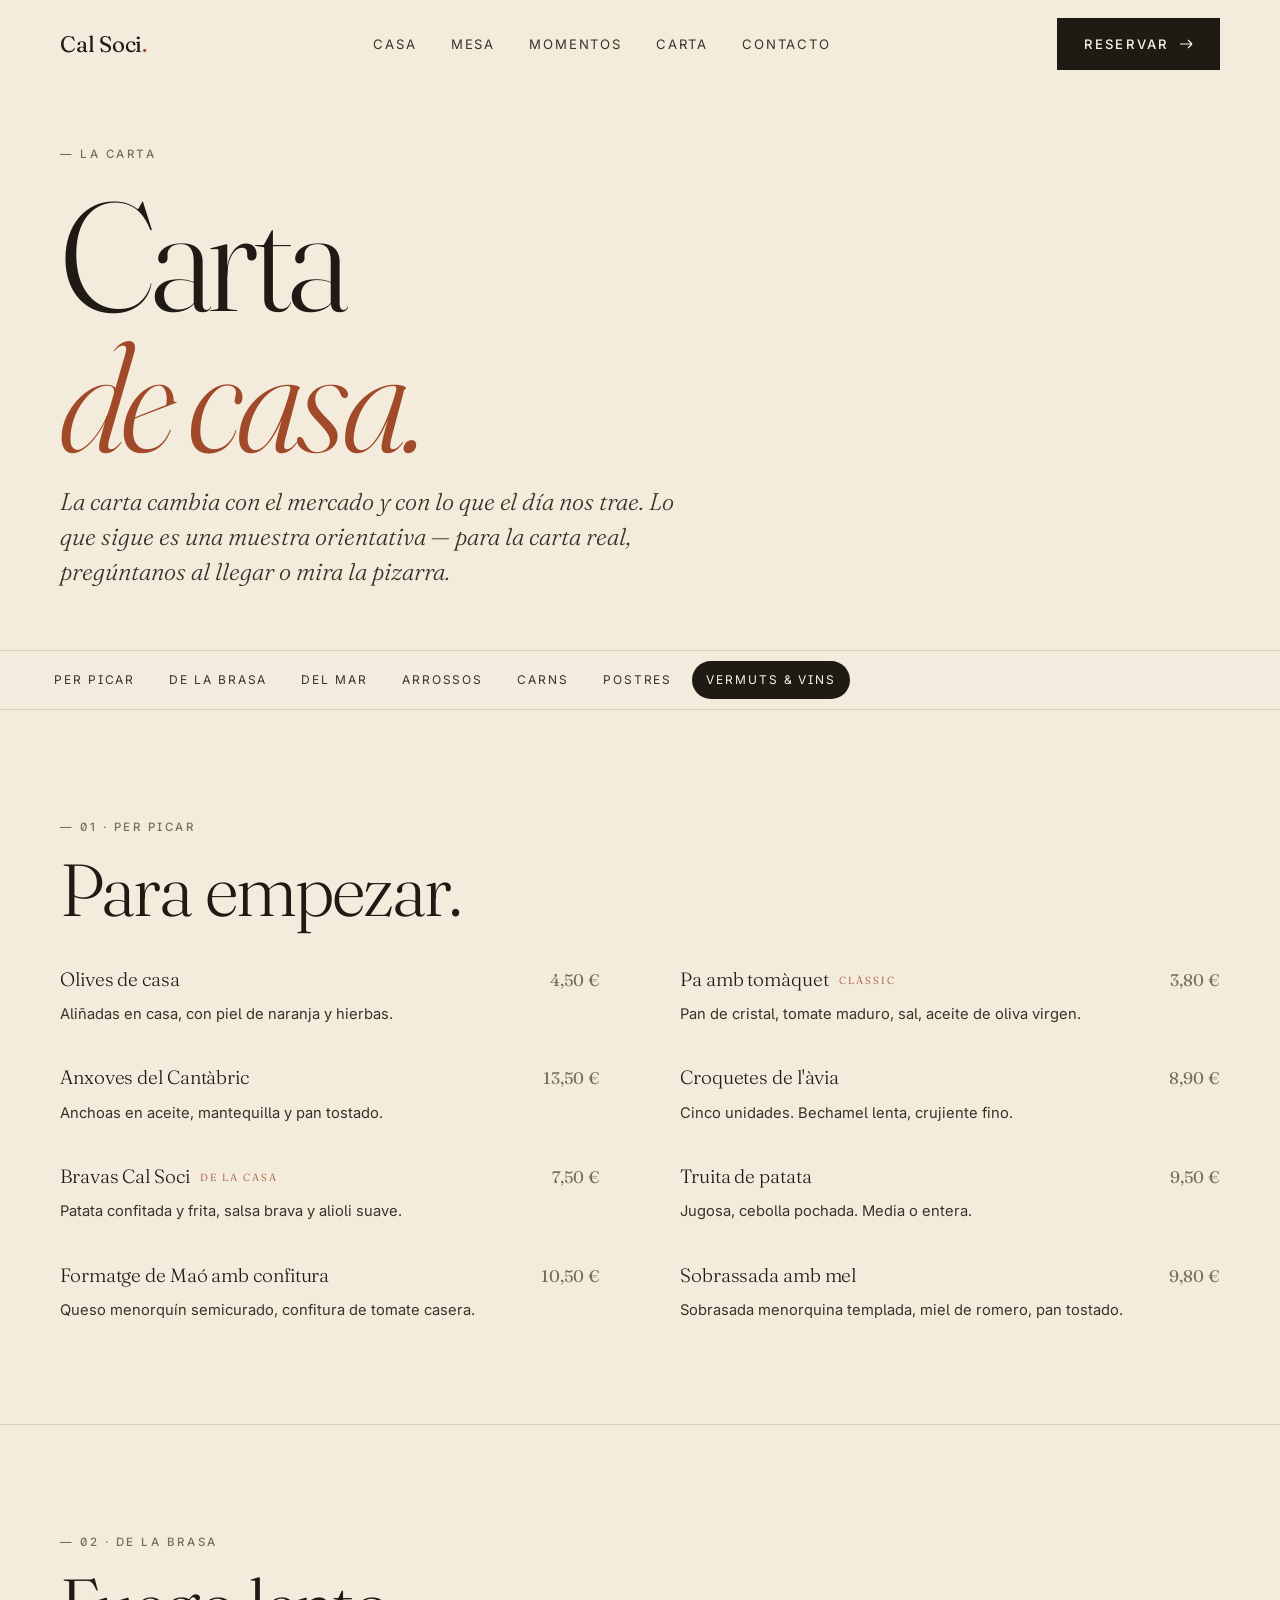
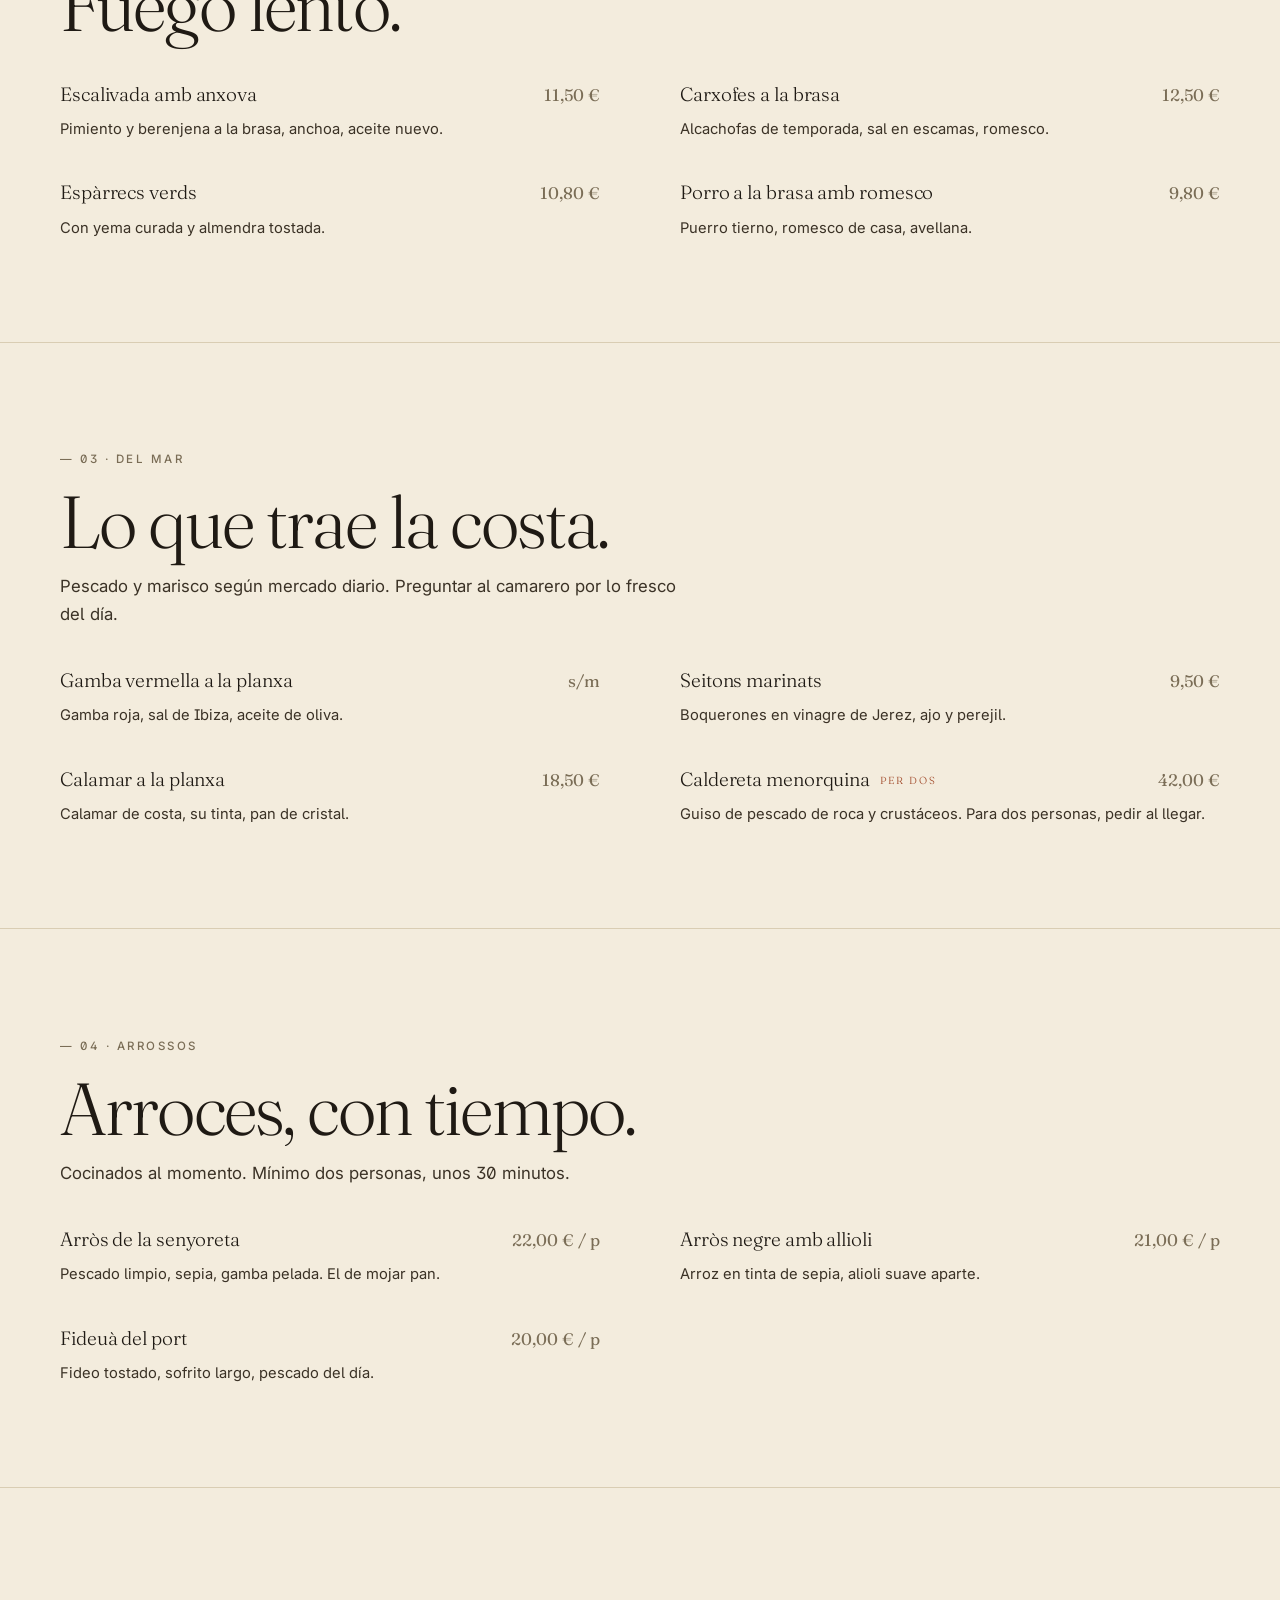
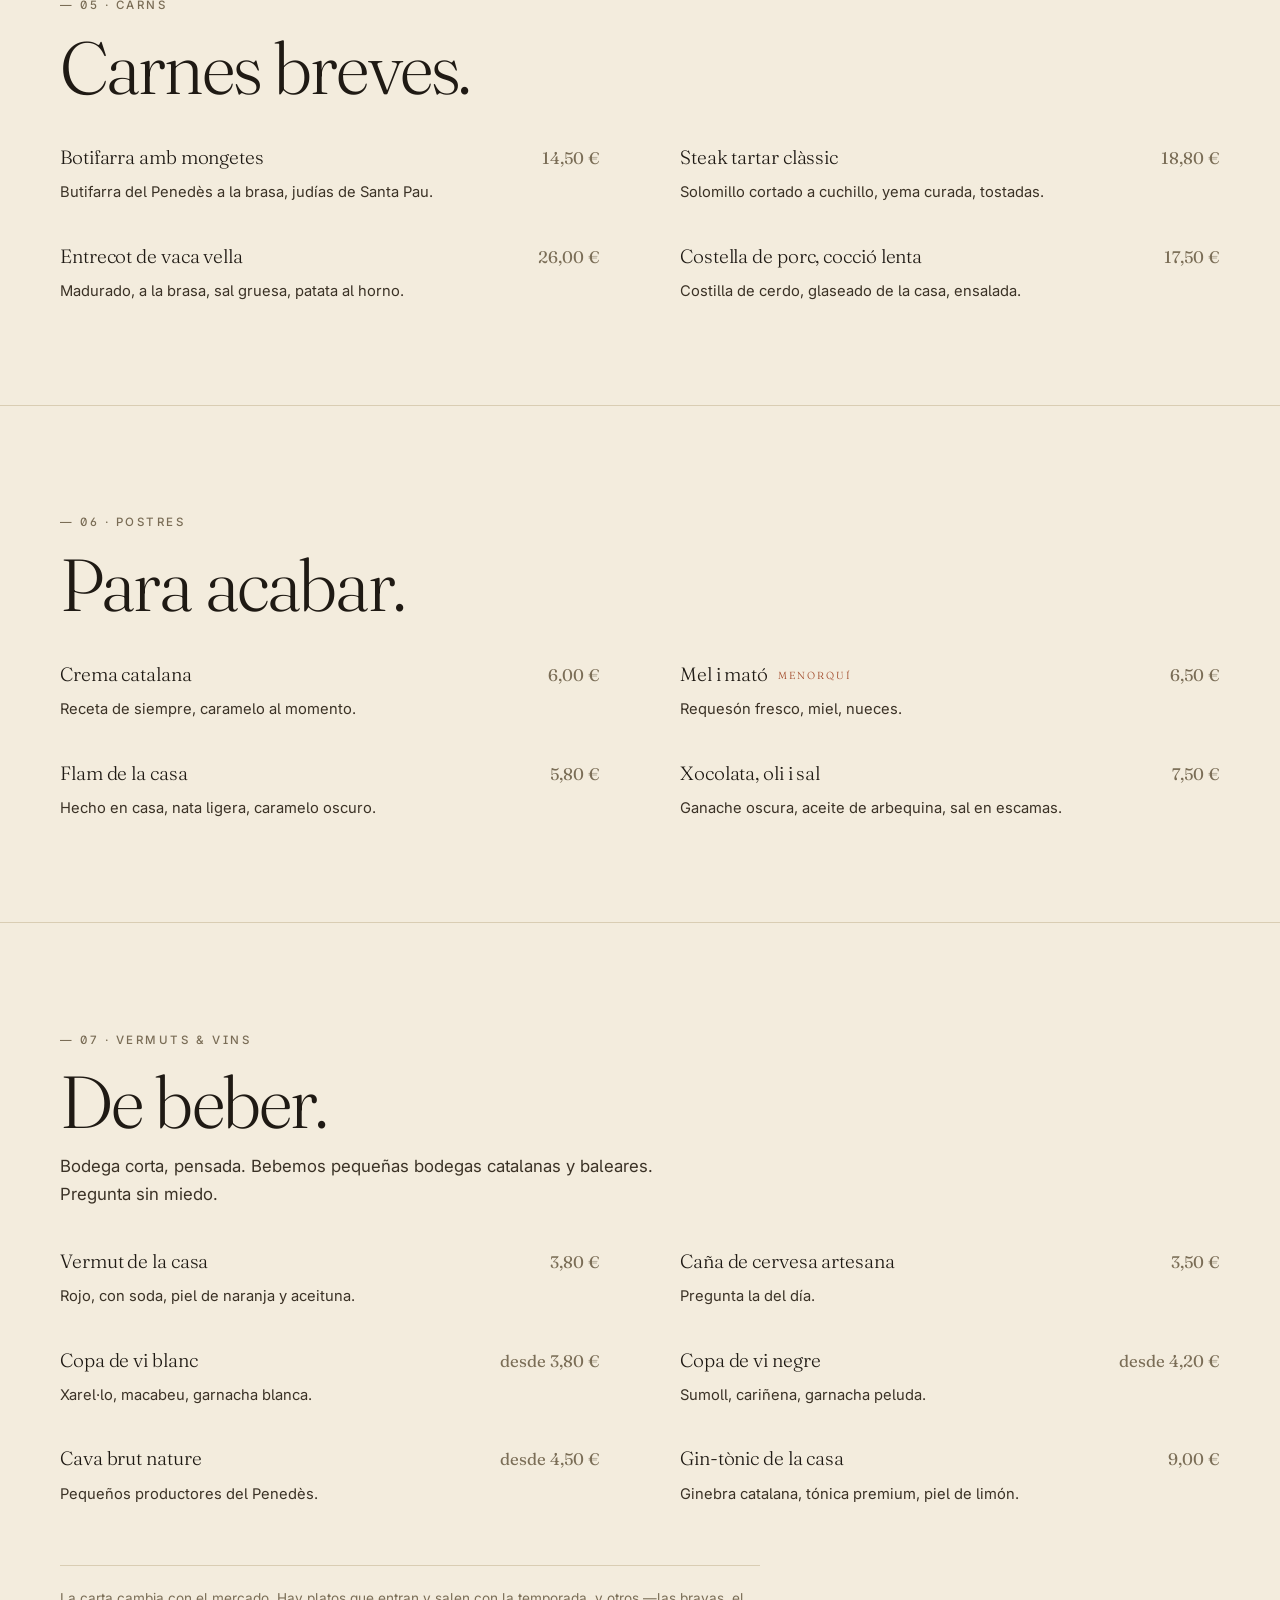
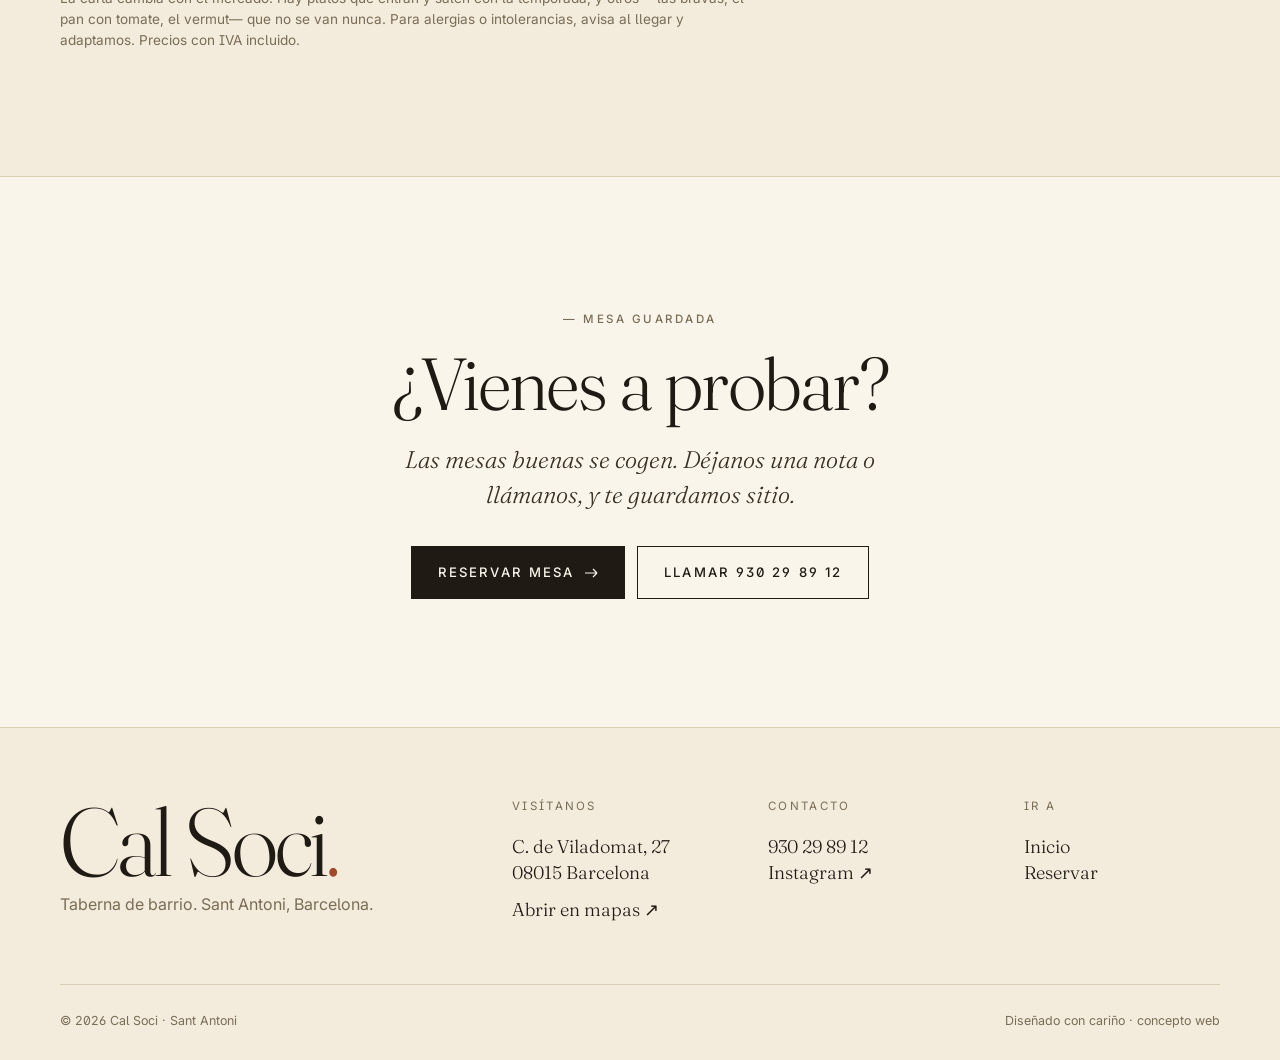
==== menu.html @ 77c38dde "Initial Cal Soci website concept Premium redesign proposal for Cal Soci (Sant Antoni, Barcelona): ed" ====
<!DOCTYPE html>
<html lang="es">
<head>
  <meta charset="utf-8" />
  <meta name="viewport" content="width=device-width, initial-scale=1, viewport-fit=cover" />
  <meta name="theme-color" content="#f3ecdd" />
  <title>Carta — Cal Soci · Sant Antoni, Barcelona</title>
  <meta name="description" content="Carta de Cal Soci: para picar, de la brasa, del mar, arroces, postres y bodega. Cocina mediterránea con raíces menorquinas en Sant Antoni." />

  <link rel="preconnect" href="https://fonts.googleapis.com" />
  <link rel="preconnect" href="https://fonts.gstatic.com" crossorigin />
  <link href="https://fonts.googleapis.com/css2?family=Fraunces:ital,opsz,wght@0,9..144,300;0,9..144,400;0,9..144,500;1,9..144,300;1,9..144,400&family=Inter:wght@400;500;600&display=swap" rel="stylesheet" />

  <link rel="stylesheet" href="assets/css/styles.css" />
  <link rel="icon" href="data:image/svg+xml;utf8,<svg xmlns='http://www.w3.org/2000/svg' viewBox='0 0 32 32'><rect width='32' height='32' fill='%23f3ecdd'/><text x='50%25' y='60%25' text-anchor='middle' font-family='Georgia,serif' font-size='20' fill='%231f1a14'>C</text><circle cx='24' cy='8' r='2' fill='%23a14a2a'/></svg>" />
</head>
<body>

  <!-- NAV -->
  <header class="nav" id="nav">
    <div class="wrap nav__inner">
      <a href="index.html" class="nav__brand">Cal Soci<span class="dot">.</span></a>
      <nav class="nav__links" aria-label="Principal">
        <a href="index.html#identitat">Casa</a>
        <a href="index.html#destacados">Mesa</a>
        <a href="index.html#experiencia">Momentos</a>
        <a href="menu.html" aria-current="page">Carta</a>
        <a href="index.html#contacto">Contacto</a>
      </nav>
      <a href="index.html#contacto" class="btn nav__cta">
        Reservar
        <svg class="arrow" width="14" height="10" viewBox="0 0 14 10" fill="none"><path d="M1 5h12m0 0L9 1m4 4L9 9" stroke="currentColor" stroke-width="1.2"/></svg>
      </a>
      <button class="nav__toggle" aria-label="Abrir menú" aria-expanded="false" aria-controls="drawer">
        <span></span>
      </button>
    </div>
  </header>

  <!-- MOBILE DRAWER -->
  <aside class="drawer" id="drawer" aria-hidden="true">
    <div class="drawer__top">
      <span class="nav__brand">Cal Soci<span class="dot">.</span></span>
      <button class="drawer__close" aria-label="Cerrar menú">✕</button>
    </div>
    <nav class="drawer__nav" aria-label="Móvil">
      <a href="index.html#identitat">Casa</a>
      <a href="index.html#destacados">Mesa</a>
      <a href="index.html#experiencia">Momentos</a>
      <a href="menu.html">Carta</a>
      <a href="index.html#contacto">Contacto</a>
    </nav>
    <div class="drawer__meta">
      <span>C. de Viladomat, 27 · Sant Antoni</span>
      <a href="tel:+34930298912">930 29 89 12</a>
      <a href="https://www.instagram.com/" target="_blank" rel="noopener">Instagram</a>
    </div>
  </aside>

  <main id="top">

    <!-- MENU HERO -->
    <section class="menu-hero">
      <div class="wrap">
        <div class="reveal">
          <span class="kicker">— La carta</span>
          <h1 class="display" style="margin-top:20px;">Carta<br/><em style="font-style:italic; color:var(--terracotta);">de casa.</em></h1>
        </div>
        <p class="lede reveal delay-1">
          La carta cambia con el mercado y con lo que el día nos trae. Lo que sigue es una muestra orientativa — para la carta real, pregúntanos al llegar o mira la pizarra.
        </p>
      </div>
    </section>

    <!-- CATEGORY TABS -->
    <nav class="menu-tabs" aria-label="Secciones">
      <div class="menu-tabs__inner">
        <a href="#picar">Per picar</a>
        <a href="#brasa">De la brasa</a>
        <a href="#mar">Del mar</a>
        <a href="#arrossos">Arrossos</a>
        <a href="#carnes">Carns</a>
        <a href="#postres">Postres</a>
        <a href="#bodega">Vermuts &amp; vins</a>
      </div>
    </nav>

    <!--
      CONTENT NOTES
      - No real menu/prices were provided. Items below represent a coherent
        Sant Antoni taberna selection with light Menorcan accents.
      - Prices are realistic for Barcelona 2024 neighborhood tabernas but
        must be validated with the owner before any live publication.
      - Replace every item with the real carta when provided.
    -->

    <!-- Per picar -->
    <section class="menu-section" id="picar">
      <div class="wrap">
        <div class="menu-section__head">
          <div class="reveal">
            <span class="kicker">— 01 · Per picar</span>
            <h2 class="h1" style="margin-top:14px;">Para empezar.</h2>
          </div>
        </div>

        <div class="menu-list">
          <article class="menu-item reveal">
            <h3 class="menu-item__name">Olives de casa</h3>
            <span class="menu-item__price">4,50 €</span>
            <p class="menu-item__desc">Aliñadas en casa, con piel de naranja y hierbas.</p>
          </article>

          <article class="menu-item reveal">
            <h3 class="menu-item__name">Pa amb tomàquet<span class="menu-item__tag">clàssic</span></h3>
            <span class="menu-item__price">3,80 €</span>
            <p class="menu-item__desc">Pan de cristal, tomate maduro, sal, aceite de oliva virgen.</p>
          </article>

          <article class="menu-item reveal">
            <h3 class="menu-item__name">Anxoves del Cantàbric</h3>
            <span class="menu-item__price">13,50 €</span>
            <p class="menu-item__desc">Anchoas en aceite, mantequilla y pan tostado.</p>
          </article>

          <article class="menu-item reveal">
            <h3 class="menu-item__name">Croquetes de l'àvia</h3>
            <span class="menu-item__price">8,90 €</span>
            <p class="menu-item__desc">Cinco unidades. Bechamel lenta, crujiente fino.</p>
          </article>

          <article class="menu-item reveal">
            <h3 class="menu-item__name">Bravas Cal Soci<span class="menu-item__tag">de la casa</span></h3>
            <span class="menu-item__price">7,50 €</span>
            <p class="menu-item__desc">Patata confitada y frita, salsa brava y alioli suave.</p>
          </article>

          <article class="menu-item reveal">
            <h3 class="menu-item__name">Truita de patata</h3>
            <span class="menu-item__price">9,50 €</span>
            <p class="menu-item__desc">Jugosa, cebolla pochada. Media o entera.</p>
          </article>

          <article class="menu-item reveal">
            <h3 class="menu-item__name">Formatge de Maó amb confitura</h3>
            <span class="menu-item__price">10,50 €</span>
            <p class="menu-item__desc">Queso menorquín semicurado, confitura de tomate casera.</p>
          </article>

          <article class="menu-item reveal">
            <h3 class="menu-item__name">Sobrassada amb mel</h3>
            <span class="menu-item__price">9,80 €</span>
            <p class="menu-item__desc">Sobrasada menorquina templada, miel de romero, pan tostado.</p>
          </article>
        </div>
      </div>
    </section>

    <!-- De la brasa -->
    <section class="menu-section" id="brasa">
      <div class="wrap">
        <div class="menu-section__head">
          <div class="reveal">
            <span class="kicker">— 02 · De la brasa</span>
            <h2 class="h1" style="margin-top:14px;">Fuego lento.</h2>
          </div>
        </div>

        <div class="menu-list">
          <article class="menu-item reveal">
            <h3 class="menu-item__name">Escalivada amb anxova</h3>
            <span class="menu-item__price">11,50 €</span>
            <p class="menu-item__desc">Pimiento y berenjena a la brasa, anchoa, aceite nuevo.</p>
          </article>

          <article class="menu-item reveal">
            <h3 class="menu-item__name">Carxofes a la brasa</h3>
            <span class="menu-item__price">12,50 €</span>
            <p class="menu-item__desc">Alcachofas de temporada, sal en escamas, romesco.</p>
          </article>

          <article class="menu-item reveal">
            <h3 class="menu-item__name">Espàrrecs verds</h3>
            <span class="menu-item__price">10,80 €</span>
            <p class="menu-item__desc">Con yema curada y almendra tostada.</p>
          </article>

          <article class="menu-item reveal">
            <h3 class="menu-item__name">Porro a la brasa amb romesco</h3>
            <span class="menu-item__price">9,80 €</span>
            <p class="menu-item__desc">Puerro tierno, romesco de casa, avellana.</p>
          </article>
        </div>
      </div>
    </section>

    <!-- Del mar -->
    <section class="menu-section" id="mar">
      <div class="wrap">
        <div class="menu-section__head">
          <div class="reveal">
            <span class="kicker">— 03 · Del mar</span>
            <h2 class="h1" style="margin-top:14px;">Lo que trae la costa.</h2>
          </div>
          <p class="body-lg reveal delay-1" style="max-width:620px;">
            Pescado y marisco según mercado diario. Preguntar al camarero por lo fresco del día.
          </p>
        </div>

        <div class="menu-list">
          <article class="menu-item reveal">
            <h3 class="menu-item__name">Gamba vermella a la planxa</h3>
            <span class="menu-item__price">s/m</span>
            <p class="menu-item__desc">Gamba roja, sal de Ibiza, aceite de oliva.</p>
          </article>

          <article class="menu-item reveal">
            <h3 class="menu-item__name">Seitons marinats</h3>
            <span class="menu-item__price">9,50 €</span>
            <p class="menu-item__desc">Boquerones en vinagre de Jerez, ajo y perejil.</p>
          </article>

          <article class="menu-item reveal">
            <h3 class="menu-item__name">Calamar a la planxa</h3>
            <span class="menu-item__price">18,50 €</span>
            <p class="menu-item__desc">Calamar de costa, su tinta, pan de cristal.</p>
          </article>

          <article class="menu-item reveal">
            <h3 class="menu-item__name">Caldereta menorquina<span class="menu-item__tag">per dos</span></h3>
            <span class="menu-item__price">42,00 €</span>
            <p class="menu-item__desc">Guiso de pescado de roca y crustáceos. Para dos personas, pedir al llegar.</p>
          </article>
        </div>
      </div>
    </section>

    <!-- Arrossos -->
    <section class="menu-section" id="arrossos">
      <div class="wrap">
        <div class="menu-section__head">
          <div class="reveal">
            <span class="kicker">— 04 · Arrossos</span>
            <h2 class="h1" style="margin-top:14px;">Arroces, con tiempo.</h2>
          </div>
          <p class="body-lg reveal delay-1" style="max-width:620px;">
            Cocinados al momento. Mínimo dos personas, unos 30 minutos.
          </p>
        </div>

        <div class="menu-list">
          <article class="menu-item reveal">
            <h3 class="menu-item__name">Arròs de la senyoreta</h3>
            <span class="menu-item__price">22,00 € / p</span>
            <p class="menu-item__desc">Pescado limpio, sepia, gamba pelada. El de mojar pan.</p>
          </article>

          <article class="menu-item reveal">
            <h3 class="menu-item__name">Arròs negre amb allioli</h3>
            <span class="menu-item__price">21,00 € / p</span>
            <p class="menu-item__desc">Arroz en tinta de sepia, alioli suave aparte.</p>
          </article>

          <article class="menu-item reveal">
            <h3 class="menu-item__name">Fideuà del port</h3>
            <span class="menu-item__price">20,00 € / p</span>
            <p class="menu-item__desc">Fideo tostado, sofrito largo, pescado del día.</p>
          </article>
        </div>
      </div>
    </section>

    <!-- Carns -->
    <section class="menu-section" id="carnes">
      <div class="wrap">
        <div class="menu-section__head">
          <div class="reveal">
            <span class="kicker">— 05 · Carns</span>
            <h2 class="h1" style="margin-top:14px;">Carnes breves.</h2>
          </div>
        </div>

        <div class="menu-list">
          <article class="menu-item reveal">
            <h3 class="menu-item__name">Botifarra amb mongetes</h3>
            <span class="menu-item__price">14,50 €</span>
            <p class="menu-item__desc">Butifarra del Penedès a la brasa, judías de Santa Pau.</p>
          </article>

          <article class="menu-item reveal">
            <h3 class="menu-item__name">Steak tartar clàssic</h3>
            <span class="menu-item__price">18,80 €</span>
            <p class="menu-item__desc">Solomillo cortado a cuchillo, yema curada, tostadas.</p>
          </article>

          <article class="menu-item reveal">
            <h3 class="menu-item__name">Entrecot de vaca vella</h3>
            <span class="menu-item__price">26,00 €</span>
            <p class="menu-item__desc">Madurado, a la brasa, sal gruesa, patata al horno.</p>
          </article>

          <article class="menu-item reveal">
            <h3 class="menu-item__name">Costella de porc, cocció lenta</h3>
            <span class="menu-item__price">17,50 €</span>
            <p class="menu-item__desc">Costilla de cerdo, glaseado de la casa, ensalada.</p>
          </article>
        </div>
      </div>
    </section>

    <!-- Postres -->
    <section class="menu-section" id="postres">
      <div class="wrap">
        <div class="menu-section__head">
          <div class="reveal">
            <span class="kicker">— 06 · Postres</span>
            <h2 class="h1" style="margin-top:14px;">Para acabar.</h2>
          </div>
        </div>

        <div class="menu-list">
          <article class="menu-item reveal">
            <h3 class="menu-item__name">Crema catalana</h3>
            <span class="menu-item__price">6,00 €</span>
            <p class="menu-item__desc">Receta de siempre, caramelo al momento.</p>
          </article>

          <article class="menu-item reveal">
            <h3 class="menu-item__name">Mel i mató<span class="menu-item__tag">menorquí</span></h3>
            <span class="menu-item__price">6,50 €</span>
            <p class="menu-item__desc">Requesón fresco, miel, nueces.</p>
          </article>

          <article class="menu-item reveal">
            <h3 class="menu-item__name">Flam de la casa</h3>
            <span class="menu-item__price">5,80 €</span>
            <p class="menu-item__desc">Hecho en casa, nata ligera, caramelo oscuro.</p>
          </article>

          <article class="menu-item reveal">
            <h3 class="menu-item__name">Xocolata, oli i sal</h3>
            <span class="menu-item__price">7,50 €</span>
            <p class="menu-item__desc">Ganache oscura, aceite de arbequina, sal en escamas.</p>
          </article>
        </div>
      </div>
    </section>

    <!-- Bodega -->
    <section class="menu-section" id="bodega">
      <div class="wrap">
        <div class="menu-section__head">
          <div class="reveal">
            <span class="kicker">— 07 · Vermuts &amp; vins</span>
            <h2 class="h1" style="margin-top:14px;">De beber.</h2>
          </div>
          <p class="body-lg reveal delay-1" style="max-width:620px;">
            Bodega corta, pensada. Bebemos pequeñas bodegas catalanas y baleares. Pregunta sin miedo.
          </p>
        </div>

        <div class="menu-list">
          <article class="menu-item reveal">
            <h3 class="menu-item__name">Vermut de la casa</h3>
            <span class="menu-item__price">3,80 €</span>
            <p class="menu-item__desc">Rojo, con soda, piel de naranja y aceituna.</p>
          </article>

          <article class="menu-item reveal">
            <h3 class="menu-item__name">Caña de cervesa artesana</h3>
            <span class="menu-item__price">3,50 €</span>
            <p class="menu-item__desc">Pregunta la del día.</p>
          </article>

          <article class="menu-item reveal">
            <h3 class="menu-item__name">Copa de vi blanc</h3>
            <span class="menu-item__price">desde 3,80 €</span>
            <p class="menu-item__desc">Xarel·lo, macabeu, garnacha blanca.</p>
          </article>

          <article class="menu-item reveal">
            <h3 class="menu-item__name">Copa de vi negre</h3>
            <span class="menu-item__price">desde 4,20 €</span>
            <p class="menu-item__desc">Sumoll, cariñena, garnacha peluda.</p>
          </article>

          <article class="menu-item reveal">
            <h3 class="menu-item__name">Cava brut nature</h3>
            <span class="menu-item__price">desde 4,50 €</span>
            <p class="menu-item__desc">Pequeños productores del Penedès.</p>
          </article>

          <article class="menu-item reveal">
            <h3 class="menu-item__name">Gin-tònic de la casa</h3>
            <span class="menu-item__price">9,00 €</span>
            <p class="menu-item__desc">Ginebra catalana, tónica premium, piel de limón.</p>
          </article>
        </div>

        <p class="menu-note">
          La carta cambia con el mercado. Hay platos que entran y salen con la temporada, y otros —las bravas, el pan con tomate, el vermut— que no se van nunca. Para alergias o intolerancias, avisa al llegar y adaptamos. Precios con IVA incluido.
        </p>
      </div>
    </section>

    <!-- Back to reservation -->
    <section class="section" style="background:var(--cream); border-top:1px solid var(--line);">
      <div class="wrap" style="text-align:center;">
        <span class="kicker reveal">— Mesa guardada</span>
        <h2 class="h1 reveal delay-1" style="margin-top:16px; max-width:720px; margin-left:auto; margin-right:auto;">
          ¿Vienes a probar?
        </h2>
        <p class="lede reveal delay-2" style="max-width:520px; margin:22px auto 34px;">
          Las mesas buenas se cogen. Déjanos una nota o llámanos, y te guardamos sitio.
        </p>
        <div class="reveal delay-3" style="display:flex; gap:12px; justify-content:center; flex-wrap:wrap;">
          <a href="index.html#contacto" class="btn">
            Reservar mesa
            <svg class="arrow" width="14" height="10" viewBox="0 0 14 10" fill="none"><path d="M1 5h12m0 0L9 1m4 4L9 9" stroke="currentColor" stroke-width="1.2"/></svg>
          </a>
          <a href="tel:+34930298912" class="btn btn--ghost">Llamar 930 29 89 12</a>
        </div>
      </div>
    </section>
  </main>

  <!-- FOOTER -->
  <footer class="footer">
    <div class="wrap">
      <div class="footer__grid">
        <div class="footer__brand">
          <div class="display" aria-hidden="true">Cal&nbsp;Soci<span style="color:var(--terracotta);">.</span></div>
          <p>Taberna de barrio. Sant Antoni, Barcelona.</p>
        </div>
        <div class="footer__col">
          <h4>Visítanos</h4>
          <p>C. de Viladomat, 27<br/>08015 Barcelona</p>
          <p style="margin-top:10px;"><a href="https://maps.google.com/?q=Cal+Soci+Viladomat+27+Barcelona" target="_blank" rel="noopener">Abrir en mapas ↗</a></p>
        </div>
        <div class="footer__col">
          <h4>Contacto</h4>
          <p><a href="tel:+34930298912">930 29 89 12</a></p>
          <p><a href="https://www.instagram.com/" target="_blank" rel="noopener">Instagram ↗</a></p>
        </div>
        <div class="footer__col">
          <h4>Ir a</h4>
          <p><a href="index.html">Inicio</a></p>
          <p><a href="index.html#contacto">Reservar</a></p>
        </div>
      </div>
      <div class="footer__bottom">
        <span>© <span id="year"></span> Cal Soci · Sant Antoni</span>
        <span>Diseñado con cariño · concepto web</span>
      </div>
    </div>
  </footer>

  <script src="assets/js/main.js" defer></script>
</body>
</html>
---- assets/css/styles.css ----
/* =========================================================
   Cal Soci — redesign concept
   Editorial, warm, Mediterranean. Mobile-first.
   ========================================================= */

/* ---------- Tokens ---------- */
:root {
  /* Warm neutrals pulled from a taberna palette:
     aged paper, terracotta tile, olive shade, ink. */
  --paper: #f3ecdd;
  --paper-soft: #ece2cd;
  --cream: #faf5ea;
  --ink: #1f1a14;
  --ink-soft: #3b3226;
  --muted: #7a6d56;
  --line: #d9cdb3;
  --terracotta: #a14a2a;
  --terracotta-deep: #7d3518;
  --olive: #5a5c3b;
  --accent: var(--terracotta);

  --font-serif: "Fraunces", "Cormorant Garamond", "Times New Roman", serif;
  --font-sans:  "Inter", system-ui, -apple-system, "Helvetica Neue", sans-serif;
  --font-mono:  "JetBrains Mono", ui-monospace, Menlo, monospace;

  --max: 1240px;
  --gutter: clamp(20px, 4vw, 40px);
  --radius: 2px;

  --ease: cubic-bezier(.2, .7, .2, 1);
}

/* ---------- Reset ---------- */
*, *::before, *::after { box-sizing: border-box; }
html, body { margin: 0; padding: 0; }
html { scroll-behavior: smooth; -webkit-text-size-adjust: 100%; }
body {
  background: var(--paper);
  color: var(--ink);
  font-family: var(--font-sans);
  font-size: 16px;
  line-height: 1.55;
  font-feature-settings: "ss01", "ss02";
  -webkit-font-smoothing: antialiased;
  text-rendering: optimizeLegibility;
  overflow-x: hidden;
}
img, picture, svg { display: block; max-width: 100%; }
a { color: inherit; text-decoration: none; }
button { font: inherit; color: inherit; background: none; border: none; cursor: pointer; }
h1, h2, h3, h4 { margin: 0; font-weight: 400; letter-spacing: -0.01em; }
p  { margin: 0; }

/* ---------- Type scale (editorial) ---------- */
.display {
  font-family: var(--font-serif);
  font-weight: 300;
  font-style: normal;
  letter-spacing: -0.035em;
  line-height: 0.92;
  font-size: clamp(3.8rem, 14vw, 11rem);
}
.h1 {
  font-family: var(--font-serif);
  font-weight: 300;
  line-height: 1.02;
  letter-spacing: -0.025em;
  font-size: clamp(2.4rem, 6vw, 4.6rem);
}
.h2 {
  font-family: var(--font-serif);
  font-weight: 300;
  line-height: 1.08;
  letter-spacing: -0.02em;
  font-size: clamp(1.8rem, 3.5vw, 2.6rem);
}
.kicker {
  font-family: var(--font-sans);
  font-size: 0.72rem;
  letter-spacing: 0.22em;
  text-transform: uppercase;
  color: var(--muted);
  font-weight: 500;
}
.lede {
  font-family: var(--font-serif);
  font-weight: 300;
  font-style: italic;
  font-size: clamp(1.15rem, 2vw, 1.5rem);
  line-height: 1.45;
  color: var(--ink-soft);
}
.body-lg { font-size: 1.05rem; line-height: 1.65; color: var(--ink-soft); }
.body-sm { font-size: 0.92rem; color: var(--muted); }

/* ---------- Layout ---------- */
.wrap { max-width: var(--max); margin: 0 auto; padding-left: var(--gutter); padding-right: var(--gutter); }
.section { padding: clamp(70px, 10vw, 140px) 0; }
.divider { height: 1px; background: var(--line); border: 0; margin: 0; }

/* ---------- Nav ---------- */
.nav {
  position: fixed; top: 0; left: 0; right: 0; z-index: 50;
  padding: 18px 0;
  transition: background-color .4s var(--ease), backdrop-filter .4s var(--ease), padding .3s var(--ease);
}
.nav.is-scrolled {
  background: rgba(243, 236, 221, 0.85);
  backdrop-filter: saturate(140%) blur(10px);
  -webkit-backdrop-filter: saturate(140%) blur(10px);
  padding: 12px 0;
  border-bottom: 1px solid rgba(31,26,20,0.06);
}
.nav__inner {
  display: flex; align-items: center; justify-content: space-between; gap: 24px;
}
.nav__brand {
  font-family: var(--font-serif);
  font-size: 1.4rem;
  letter-spacing: -0.01em;
  font-weight: 400;
}
.nav__brand .dot { color: var(--terracotta); }
.nav__links { display: none; align-items: center; gap: 34px; }
.nav__links a {
  font-size: 0.82rem; letter-spacing: 0.14em; text-transform: uppercase;
  color: var(--ink-soft); position: relative; padding: 6px 0;
}
.nav__links a:hover { color: var(--ink); }
.nav__links a::after {
  content: ""; position: absolute; left: 0; right: 0; bottom: 0;
  height: 1px; background: var(--ink); transform: scaleX(0); transform-origin: left;
  transition: transform .35s var(--ease);
}
.nav__links a:hover::after { transform: scaleX(1); }
.nav__cta { display: none; }
.nav__toggle {
  width: 44px; height: 44px;
  display: grid; place-items: center;
}
.nav__toggle span {
  display: block; width: 22px; height: 1px; background: var(--ink);
  position: relative;
}
.nav__toggle span::before, .nav__toggle span::after {
  content: ""; position: absolute; left: 0; right: 0; height: 1px; background: var(--ink);
  transition: transform .3s var(--ease);
}
.nav__toggle span::before { top: -6px; }
.nav__toggle span::after  { top:  6px; }

/* Mobile drawer */
.drawer {
  position: fixed; inset: 0; z-index: 60;
  background: var(--paper);
  transform: translateY(-100%);
  transition: transform .5s var(--ease);
  display: flex; flex-direction: column;
  padding: 18px var(--gutter) 40px;
}
.drawer.is-open { transform: translateY(0); }
.drawer__top { display: flex; justify-content: space-between; align-items: center; }
.drawer__close { width: 44px; height: 44px; display: grid; place-items: center; font-size: 1.4rem; }
.drawer__nav {
  margin-top: auto;
  display: flex; flex-direction: column; gap: 4px;
}
.drawer__nav a {
  font-family: var(--font-serif);
  font-size: clamp(2.2rem, 9vw, 3.4rem);
  font-weight: 300;
  letter-spacing: -0.02em;
  padding: 10px 0;
  border-bottom: 1px solid var(--line);
}
.drawer__nav a:last-child { border: 0; }
.drawer__meta {
  margin-top: 36px;
  display: flex; flex-direction: column; gap: 8px;
  font-size: 0.85rem; color: var(--muted);
}
.drawer__meta a { color: var(--ink-soft); }

/* ---------- Buttons ---------- */
.btn {
  display: inline-flex; align-items: center; gap: 10px;
  padding: 15px 26px;
  font-size: 0.82rem; letter-spacing: 0.16em; text-transform: uppercase;
  border: 1px solid var(--ink);
  background: var(--ink); color: var(--cream);
  transition: background .3s var(--ease), color .3s var(--ease), transform .3s var(--ease);
  font-weight: 500;
}
.btn:hover { background: var(--terracotta); border-color: var(--terracotta); }
.btn--ghost {
  background: transparent; color: var(--ink);
}
.btn--ghost:hover { background: var(--ink); color: var(--cream); }
.btn .arrow { transition: transform .35s var(--ease); }
.btn:hover .arrow { transform: translateX(4px); }

.link-underline {
  display: inline-flex; align-items: center; gap: 8px;
  font-size: 0.82rem; letter-spacing: 0.16em; text-transform: uppercase;
  padding-bottom: 4px;
  border-bottom: 1px solid currentColor;
}
.link-underline:hover { color: var(--terracotta); }

/* ---------- Hero ---------- */
.hero {
  position: relative;
  padding-top: 120px;
  padding-bottom: 60px;
  overflow: hidden;
}
.hero__grid {
  display: grid;
  grid-template-columns: 1fr;
  gap: 40px;
}
.hero__eyebrow {
  display: flex; align-items: center; gap: 14px;
  margin-bottom: 28px;
}
.hero__eyebrow .rule { width: 36px; height: 1px; background: var(--muted); }
.hero__title {
  /* Stretches full width on mobile; split into stacked lines */
}
.hero__title .row { display: block; }
.hero__title .row.shift { padding-left: 0.6em; }
.hero__title em {
  font-style: italic;
  color: var(--terracotta);
  font-weight: 300;
}
.hero__meta {
  margin-top: 34px;
  display: grid; grid-template-columns: 1fr; gap: 24px;
  max-width: 640px;
}
.hero__cta {
  margin-top: 36px;
  display: flex; flex-wrap: wrap; gap: 14px;
}
.hero__figure {
  position: relative;
  aspect-ratio: 4 / 5;
  background: var(--paper-soft);
  overflow: hidden;
  margin-top: 20px;
}
.hero__figure img {
  width: 100%; height: 100%; object-fit: cover;
  transition: transform 1.4s var(--ease), filter .8s var(--ease);
  filter: saturate(0.92) contrast(1.02);
}
.hero__figure:hover img { transform: scale(1.03); }
.hero__figure figcaption {
  position: absolute; left: 20px; bottom: 18px;
  font-size: 0.7rem; letter-spacing: 0.22em; text-transform: uppercase;
  color: var(--cream); text-shadow: 0 1px 2px rgba(0,0,0,.35);
}

.hero__ticker {
  margin-top: 40px;
  border-top: 1px solid var(--line);
  border-bottom: 1px solid var(--line);
  padding: 16px 0;
  display: flex; flex-wrap: wrap; gap: 18px 36px;
  font-size: 0.78rem; letter-spacing: 0.14em; text-transform: uppercase;
  color: var(--muted);
}
.hero__ticker span::before {
  content: "·";
  margin-right: 18px; color: var(--terracotta);
}
.hero__ticker span:first-child::before { content: ""; margin: 0; }

/* ---------- Story ---------- */
.story {
  display: grid;
  grid-template-columns: 1fr;
  gap: 40px;
}
.story__label { grid-column: 1 / -1; }
.story__title { }
.story__body { }
.story__body p + p { margin-top: 1.2em; }
.pullquote {
  font-family: var(--font-serif);
  font-style: italic;
  font-weight: 300;
  font-size: clamp(1.4rem, 3vw, 2rem);
  line-height: 1.25;
  color: var(--ink);
  padding: 28px 0;
  border-top: 1px solid var(--line);
  border-bottom: 1px solid var(--line);
  margin: 40px 0 0;
}
.pullquote::before { content: "“"; color: var(--terracotta); margin-right: 4px; }
.pullquote::after  { content: "”"; color: var(--terracotta); margin-left: 4px; }

/* ---------- Highlights ---------- */
.highlights { background: var(--cream); }
.highlights__head {
  display: grid; grid-template-columns: 1fr; gap: 20px;
  margin-bottom: 50px;
}
.highlights__grid {
  display: grid;
  grid-template-columns: 1fr;
  gap: 44px;
}
.dish {
  display: flex; flex-direction: column; gap: 14px;
}
.dish__figure {
  aspect-ratio: 4 / 5;
  background: var(--paper-soft);
  overflow: hidden;
  position: relative;
}
.dish__figure img {
  width: 100%; height: 100%; object-fit: cover;
  transition: transform 1.4s var(--ease);
}
.dish:hover .dish__figure img { transform: scale(1.04); }
.dish__cat {
  font-size: 0.7rem; letter-spacing: 0.2em; text-transform: uppercase; color: var(--muted);
}
.dish__name {
  font-family: var(--font-serif);
  font-size: 1.5rem;
  line-height: 1.15;
  font-weight: 300;
}
.dish__note { font-size: 0.95rem; color: var(--ink-soft); }

/* ---------- Experience ---------- */
.experience__grid {
  display: grid; grid-template-columns: 1fr; gap: 28px;
  margin-top: 50px;
}
.moment {
  padding: 28px 0;
  border-top: 1px solid var(--line);
  display: grid; grid-template-columns: 50px 1fr; gap: 20px;
  align-items: start;
}
.moment:last-child { border-bottom: 1px solid var(--line); }
.moment__num {
  font-family: var(--font-serif);
  font-size: 1.1rem;
  color: var(--terracotta);
  font-style: italic;
}
.moment__title {
  font-family: var(--font-serif);
  font-size: 1.4rem;
  line-height: 1.2;
  margin-bottom: 6px;
  font-weight: 300;
}
.moment__body { color: var(--ink-soft); font-size: 0.98rem; }

/* ---------- Gallery strip ---------- */
.gallery {
  background: var(--ink); color: var(--cream);
}
.gallery .kicker { color: rgba(250, 245, 234, 0.55); }
.gallery__head {
  display: flex; justify-content: space-between; align-items: end; gap: 20px;
  margin-bottom: 40px; flex-wrap: wrap;
}
.gallery__head h2 { color: var(--cream); max-width: 700px; }
.gallery__grid {
  display: grid;
  grid-template-columns: repeat(2, 1fr);
  gap: 10px;
}
.gallery__item {
  aspect-ratio: 3 / 4;
  background: #2a2319;
  overflow: hidden;
  position: relative;
}
.gallery__item img {
  width: 100%; height: 100%; object-fit: cover;
  transition: transform 1.4s var(--ease), filter .4s var(--ease);
  filter: saturate(0.9);
}
.gallery__item:hover img { transform: scale(1.04); filter: saturate(1); }
.gallery__item.tall { grid-row: span 2; aspect-ratio: auto; height: 100%; }

/* ---------- Reservation / Contact ---------- */
.reserve__grid {
  display: grid; grid-template-columns: 1fr; gap: 40px;
  align-items: start;
}
.info-list { list-style: none; padding: 0; margin: 28px 0 0; }
.info-list li {
  padding: 18px 0;
  border-top: 1px solid var(--line);
  display: grid; grid-template-columns: 110px 1fr; gap: 16px; align-items: baseline;
}
.info-list li:last-child { border-bottom: 1px solid var(--line); }
.info-list__label {
  font-size: 0.72rem; letter-spacing: 0.2em; text-transform: uppercase; color: var(--muted);
}
.info-list__value {
  font-family: var(--font-serif);
  font-size: 1.2rem;
  line-height: 1.3;
  font-weight: 300;
  color: var(--ink);
}
.info-list a:hover { color: var(--terracotta); }

.reserve-form {
  background: var(--cream);
  padding: 32px 26px;
  border: 1px solid var(--line);
}
.reserve-form h3 {
  font-family: var(--font-serif);
  font-weight: 300;
  font-size: 1.6rem;
  margin-bottom: 6px;
}
.reserve-form p.body-sm { margin-bottom: 22px; }
.form-row {
  display: grid; grid-template-columns: 1fr; gap: 16px;
  margin-bottom: 16px;
}
.field { display: flex; flex-direction: column; gap: 6px; }
.field label {
  font-size: 0.7rem; letter-spacing: 0.2em; text-transform: uppercase; color: var(--muted);
}
.field input, .field select, .field textarea {
  font: inherit;
  font-family: var(--font-sans);
  color: var(--ink);
  background: transparent;
  border: 0;
  border-bottom: 1px solid var(--line);
  padding: 10px 2px;
  transition: border-color .25s var(--ease);
}
.field input:focus, .field select:focus, .field textarea:focus {
  outline: none;
  border-bottom-color: var(--ink);
}
.field textarea { resize: vertical; min-height: 90px; }
.reserve-form .btn { width: 100%; justify-content: center; margin-top: 10px; }
.form-note {
  margin-top: 18px;
  font-size: 0.78rem; color: var(--muted);
}

/* ---------- Footer ---------- */
.footer {
  background: var(--paper);
  padding: 70px 0 30px;
  border-top: 1px solid var(--line);
}
.footer__grid {
  display: grid; grid-template-columns: 1fr; gap: 34px;
  margin-bottom: 60px;
}
.footer__brand .display {
  font-size: clamp(3rem, 12vw, 6rem);
  line-height: 0.9;
  margin-bottom: 8px;
}
.footer__brand p { color: var(--muted); }
.footer__col h4 {
  font-size: 0.72rem; letter-spacing: 0.2em; text-transform: uppercase;
  color: var(--muted); margin-bottom: 18px;
}
.footer__col p, .footer__col a {
  font-family: var(--font-serif); font-size: 1.15rem; font-weight: 300; line-height: 1.45;
}
.footer__col a:hover { color: var(--terracotta); }
.footer__bottom {
  display: flex; justify-content: space-between; flex-wrap: wrap; gap: 14px;
  padding-top: 26px; border-top: 1px solid var(--line);
  font-size: 0.78rem; color: var(--muted);
}

/* ---------- Menu page ---------- */
.menu-hero {
  padding-top: 140px; padding-bottom: 60px;
  border-bottom: 1px solid var(--line);
}
.menu-hero .lede { max-width: 640px; margin-top: 18px; }

.menu-tabs {
  position: sticky; top: 64px; z-index: 20;
  background: rgba(243, 236, 221, 0.9);
  backdrop-filter: blur(10px);
  -webkit-backdrop-filter: blur(10px);
  border-bottom: 1px solid var(--line);
  overflow-x: auto;
  -webkit-overflow-scrolling: touch;
}
.menu-tabs__inner {
  display: flex; gap: 6px;
  padding: 10px var(--gutter);
  white-space: nowrap;
}
.menu-tabs a {
  font-size: 0.75rem; letter-spacing: 0.16em; text-transform: uppercase;
  color: var(--ink-soft);
  padding: 10px 14px; border-radius: 999px;
  transition: background .25s var(--ease), color .25s var(--ease);
}
.menu-tabs a:hover, .menu-tabs a.is-active {
  background: var(--ink); color: var(--cream);
}

.menu-section { padding: clamp(60px, 8vw, 110px) 0; }
.menu-section + .menu-section { border-top: 1px solid var(--line); }

.menu-section__head {
  display: grid; grid-template-columns: 1fr; gap: 14px;
  margin-bottom: 40px;
}
.menu-section__head h2 { max-width: 640px; }
.menu-list {
  display: grid;
  grid-template-columns: 1fr;
  gap: 28px;
}
.menu-item {
  display: grid;
  grid-template-columns: 1fr auto;
  gap: 10px 20px;
  align-items: baseline;
}
.menu-item__name {
  font-family: var(--font-serif);
  font-size: 1.2rem; line-height: 1.25; font-weight: 300;
  letter-spacing: -0.005em;
}
.menu-item__price {
  font-family: var(--font-serif);
  font-size: 1.05rem; color: var(--muted);
  font-variant-numeric: tabular-nums;
}
.menu-item__desc {
  grid-column: 1 / -1;
  font-size: 0.92rem; color: var(--ink-soft); max-width: 640px;
}
.menu-item__tag {
  display: inline-block;
  font-size: 0.64rem; letter-spacing: 0.2em; text-transform: uppercase;
  color: var(--terracotta);
  margin-left: 10px;
  vertical-align: middle;
}
.menu-note {
  margin-top: 60px;
  padding: 22px 0;
  border-top: 1px solid var(--line);
  font-size: 0.85rem; color: var(--muted);
  max-width: 700px;
}

/* ---------- Reveal on scroll ---------- */
.reveal {
  opacity: 0; transform: translateY(22px);
  transition: opacity .9s var(--ease), transform .9s var(--ease);
}
.reveal.in { opacity: 1; transform: translateY(0); }
.reveal.delay-1 { transition-delay: .08s; }
.reveal.delay-2 { transition-delay: .16s; }
.reveal.delay-3 { transition-delay: .24s; }

/* ---------- Image placeholder (when photo absent) ---------- */
.ph {
  width: 100%; height: 100%;
  display: grid; place-items: center;
  background:
    radial-gradient(ellipse at 30% 30%, rgba(161,74,42,0.15), transparent 60%),
    linear-gradient(150deg, #e8dcc3, #d6c6a4 60%, #b99d76);
  color: rgba(31,26,20,.35);
  font-family: var(--font-serif);
  font-size: 1.4rem;
  letter-spacing: 0.1em;
}

/* ---------- Tablet ---------- */
@media (min-width: 680px) {
  .hero__meta { grid-template-columns: 1fr; }
  .highlights__grid { grid-template-columns: repeat(2, 1fr); gap: 40px 28px; }
  .experience__grid { grid-template-columns: 1fr; }
  .gallery__grid { grid-template-columns: repeat(3, 1fr); }
  .footer__grid { grid-template-columns: 1.4fr 1fr 1fr; }
  .menu-list { grid-template-columns: 1fr 1fr; column-gap: 60px; row-gap: 34px; }
}

/* ---------- Desktop ---------- */
@media (min-width: 980px) {
  .nav__links, .nav__cta { display: flex; }
  .nav__toggle { display: none; }

  .hero { padding-top: 160px; padding-bottom: 100px; }
  .hero__grid {
    grid-template-columns: 1.2fr 1fr;
    gap: 60px;
    align-items: end;
  }
  .hero__figure { margin-top: 0; aspect-ratio: 4/5; }
  .hero__meta { grid-template-columns: 1fr 1fr; gap: 40px; }

  .story { grid-template-columns: 1fr 1.3fr; gap: 80px; align-items: start; }
  .story__label { grid-column: auto; }

  .highlights__head { grid-template-columns: 1fr 1fr; align-items: end; gap: 40px; }
  .highlights__grid { grid-template-columns: repeat(4, 1fr); gap: 30px; }

  .experience__grid { grid-template-columns: 1fr 1fr; gap: 0 80px; }
  .moment { border-top: 1px solid var(--line); }

  .gallery__grid { grid-template-columns: repeat(4, 1fr); grid-auto-rows: 180px; gap: 14px; }
  .gallery__item { aspect-ratio: auto; height: 100%; }
  .gallery__item.tall { grid-row: span 2; }
  .gallery__item.wide { grid-column: span 2; }

  .reserve__grid { grid-template-columns: 1fr 1fr; gap: 80px; }
  .reserve-form { padding: 44px 40px; }
  .form-row.two { grid-template-columns: 1fr 1fr; }

  .footer__grid { grid-template-columns: 2fr 1fr 1fr 1fr; gap: 60px; }

  .menu-list { grid-template-columns: 1fr 1fr; column-gap: 80px; row-gap: 40px; }
}

@media (min-width: 1200px) {
  .display { font-size: clamp(6rem, 12vw, 12rem); }
}

/* Motion preferences */
@media (prefers-reduced-motion: reduce) {
  * { animation: none !important; transition: none !important; }
  .reveal { opacity: 1; transform: none; }
}
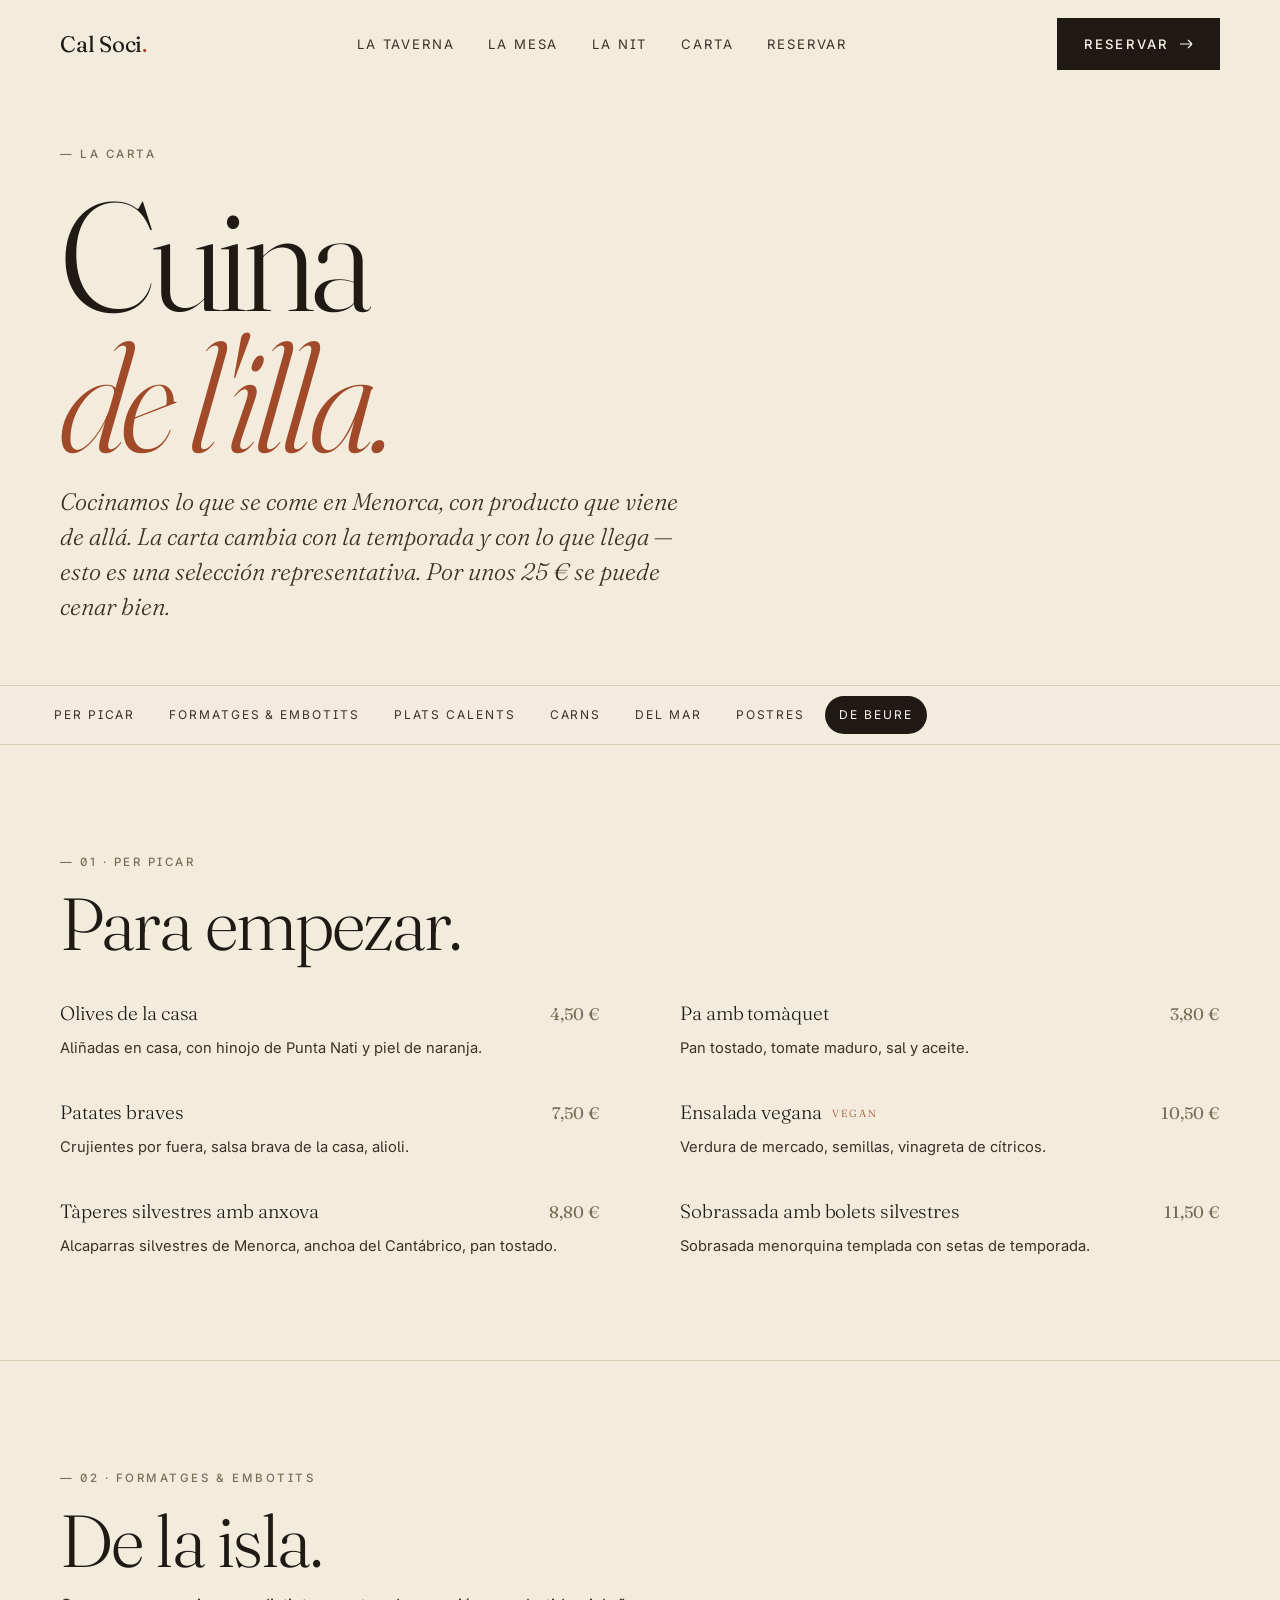
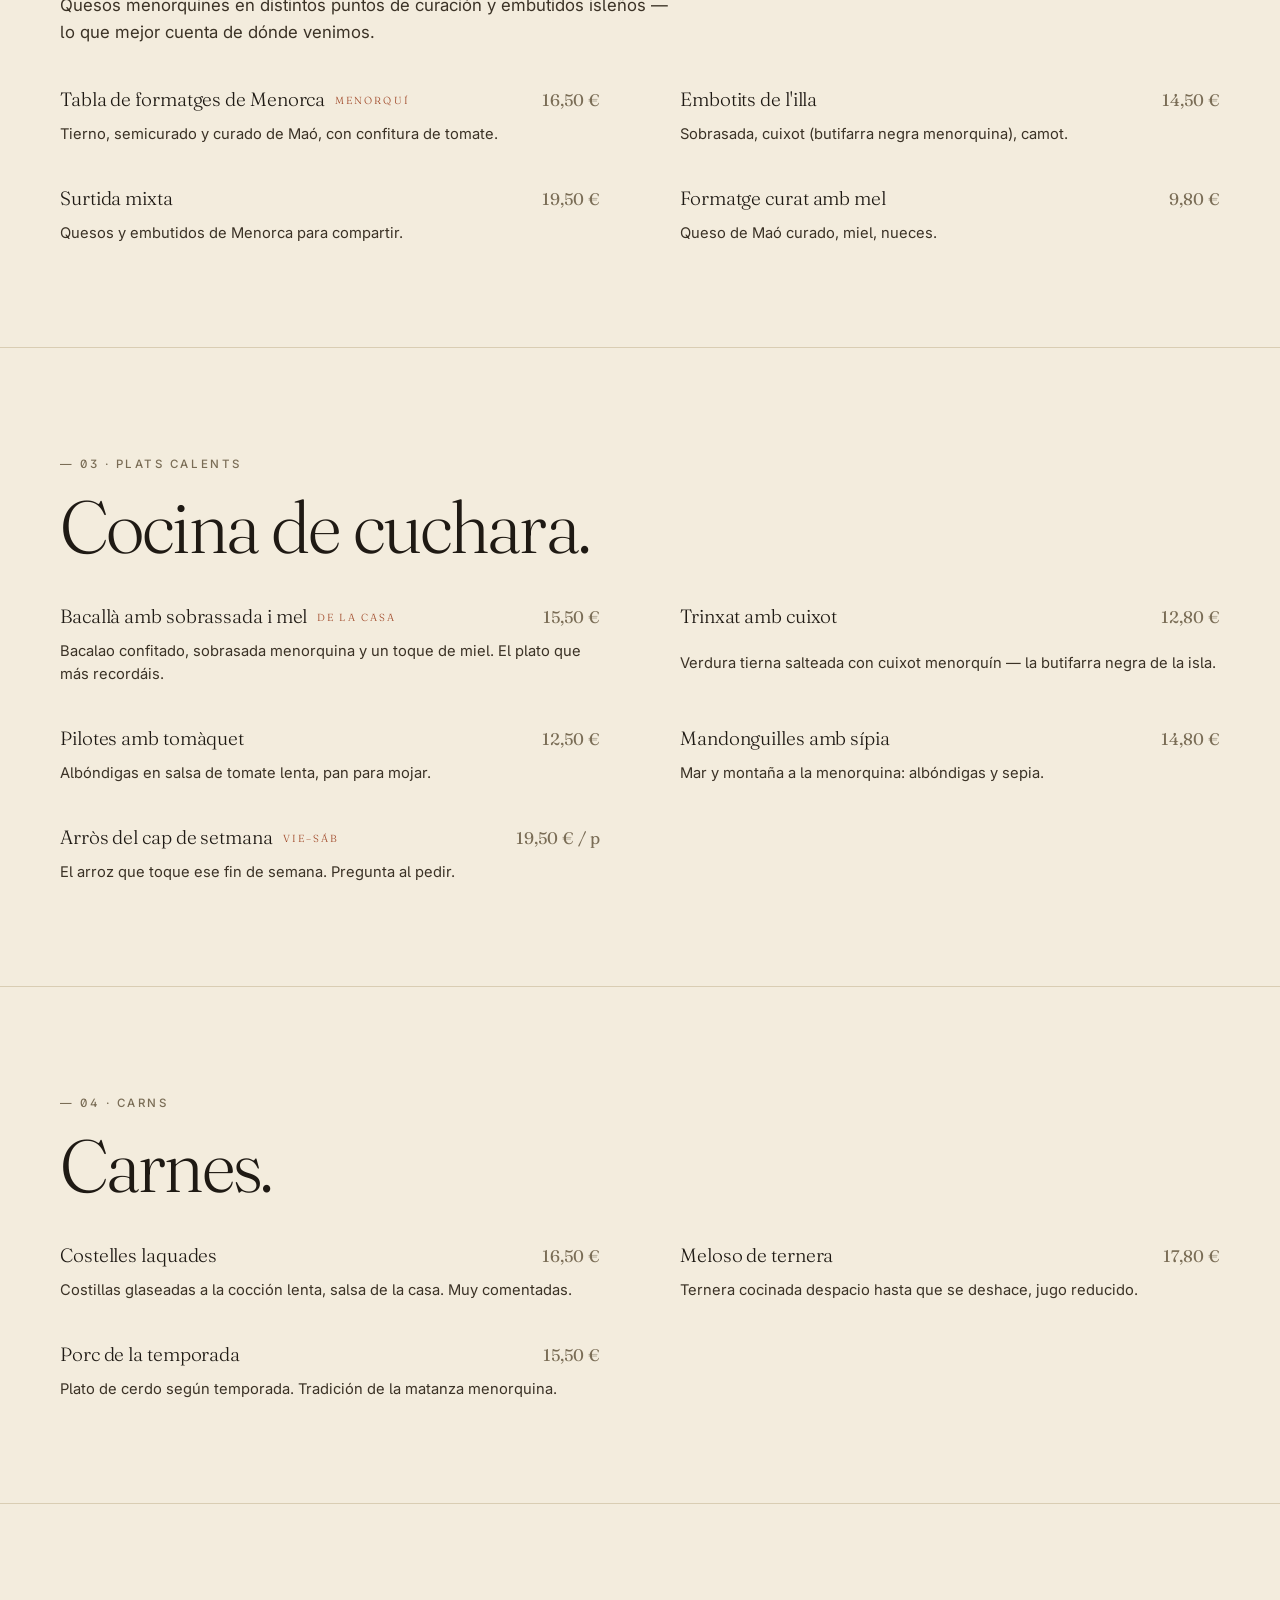
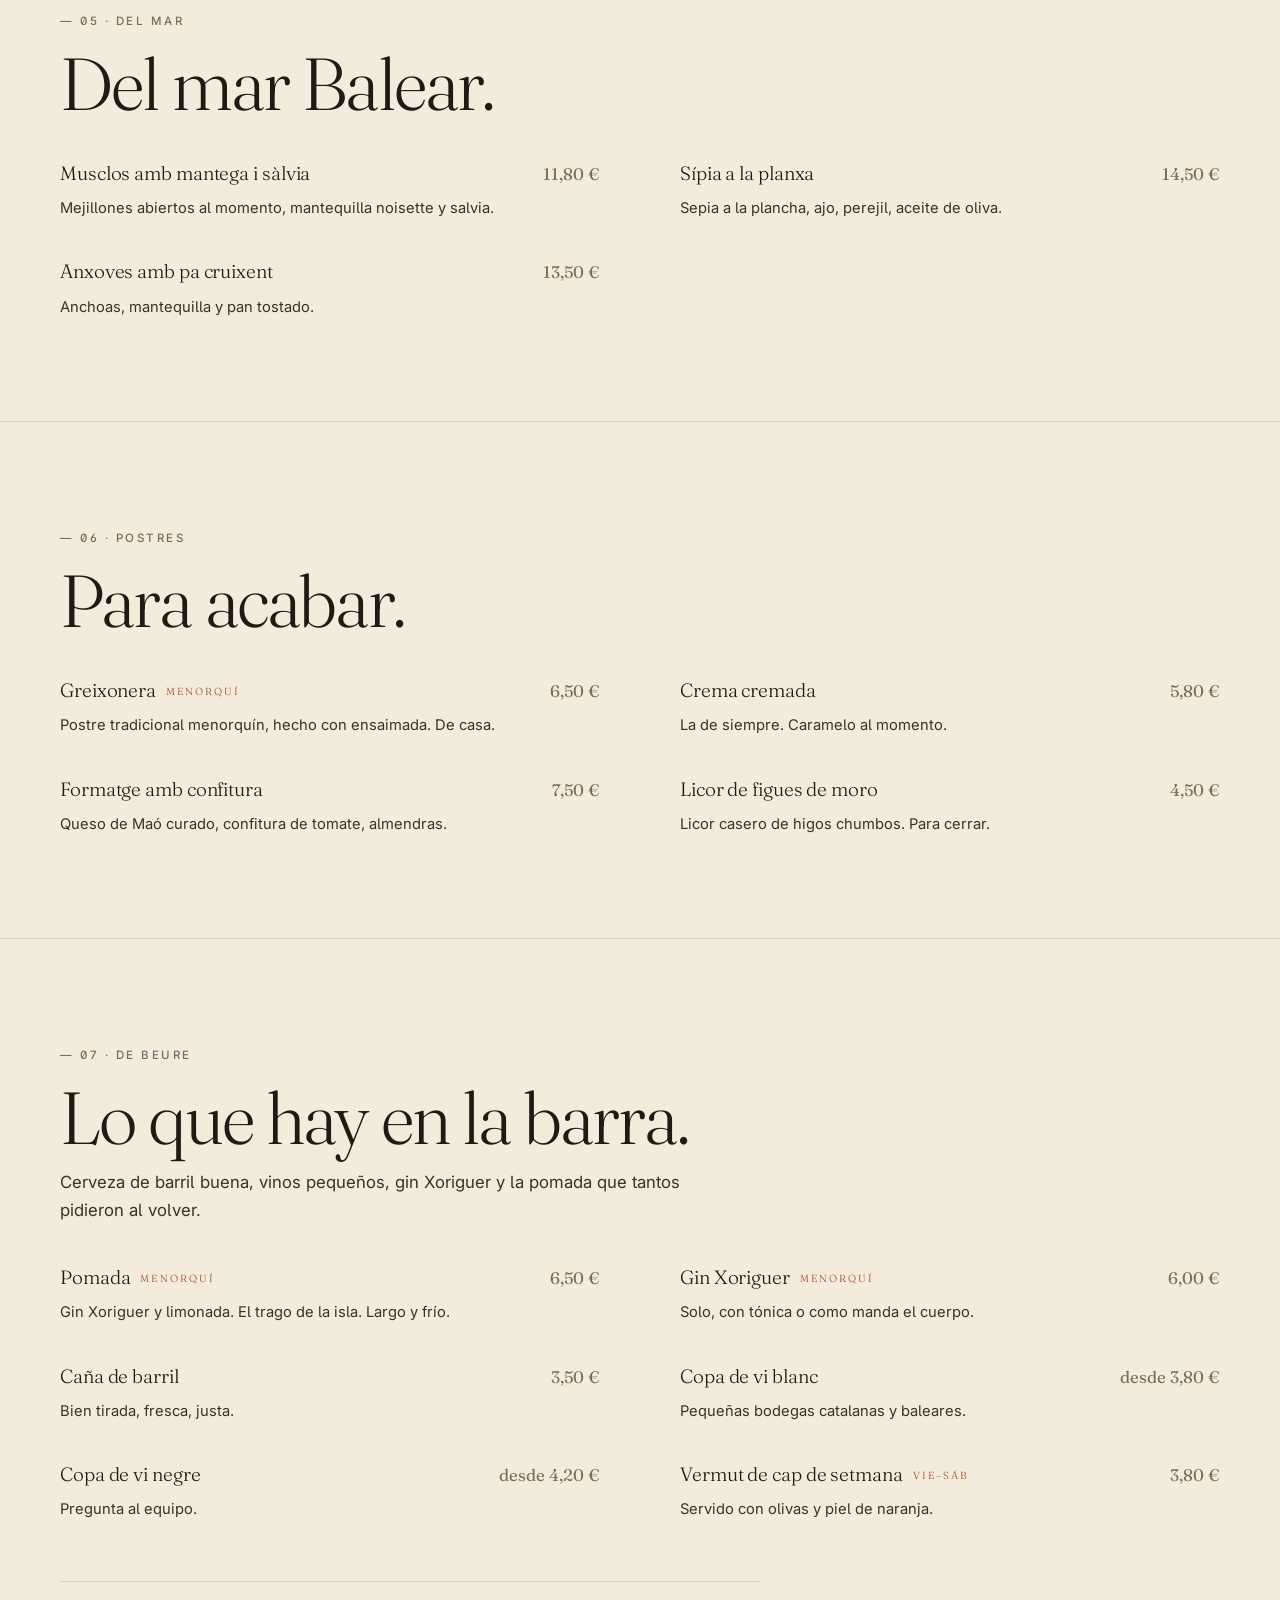
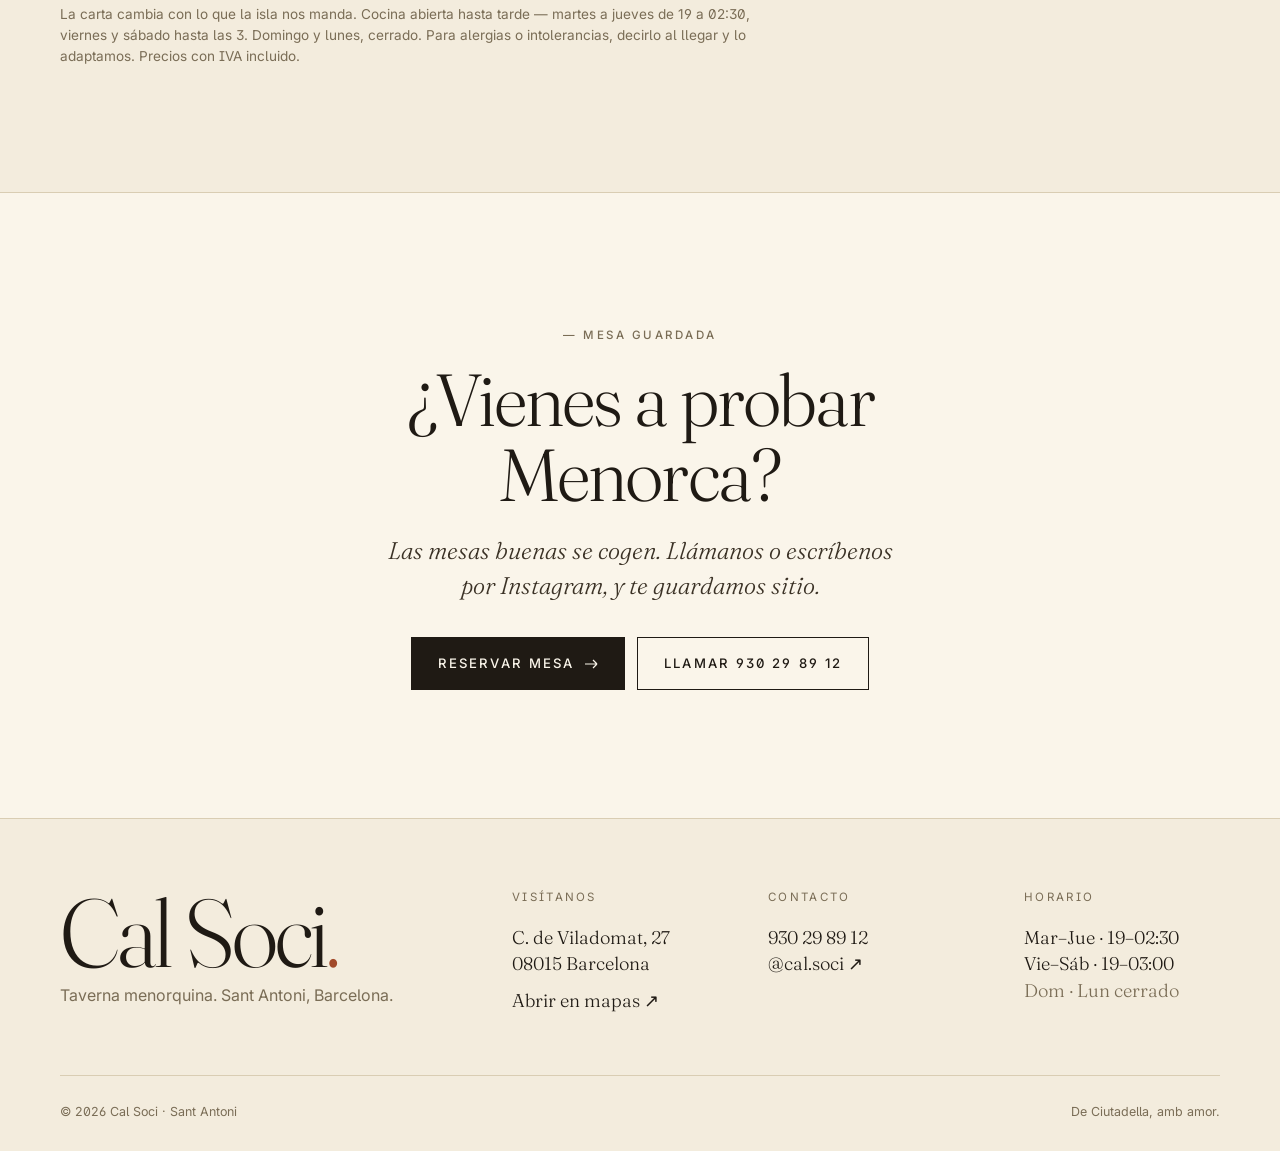
==== commit 44a922a9: "Rewrite content with real Cal Soci identity Replaced inferred placeholder content with research-grou" ====
--- a/menu.html
+++ b/menu.html
@@ -4,8 +4,8 @@
   <meta charset="utf-8" />
   <meta name="viewport" content="width=device-width, initial-scale=1, viewport-fit=cover" />
   <meta name="theme-color" content="#f3ecdd" />
-  <title>Carta — Cal Soci · Sant Antoni, Barcelona</title>
-  <meta name="description" content="Carta de Cal Soci: para picar, de la brasa, del mar, arroces, postres y bodega. Cocina mediterránea con raíces menorquinas en Sant Antoni." />
+  <title>Carta — Cal Soci · Taverna menorquina, Sant Antoni</title>
+  <meta name="description" content="Carta de Cal Soci. Cocina de Menorca en Barcelona: bacalao con sobrasada y miel, mandonguilles amb sípia, trinxat amb cuixot, quesos de la isla, pomada y Xoriguer." />
 
   <link rel="preconnect" href="https://fonts.googleapis.com" />
   <link rel="preconnect" href="https://fonts.gstatic.com" crossorigin />
@@ -21,11 +21,11 @@
     <div class="wrap nav__inner">
       <a href="index.html" class="nav__brand">Cal Soci<span class="dot">.</span></a>
       <nav class="nav__links" aria-label="Principal">
-        <a href="index.html#identitat">Casa</a>
-        <a href="index.html#destacados">Mesa</a>
-        <a href="index.html#experiencia">Momentos</a>
+        <a href="index.html#identitat">La taverna</a>
+        <a href="index.html#destacados">La mesa</a>
+        <a href="index.html#experiencia">La nit</a>
         <a href="menu.html" aria-current="page">Carta</a>
-        <a href="index.html#contacto">Contacto</a>
+        <a href="index.html#contacto">Reservar</a>
       </nav>
       <a href="index.html#contacto" class="btn nav__cta">
         Reservar
@@ -44,16 +44,16 @@
       <button class="drawer__close" aria-label="Cerrar menú">✕</button>
     </div>
     <nav class="drawer__nav" aria-label="Móvil">
-      <a href="index.html#identitat">Casa</a>
-      <a href="index.html#destacados">Mesa</a>
-      <a href="index.html#experiencia">Momentos</a>
+      <a href="index.html#identitat">La taverna</a>
+      <a href="index.html#destacados">La mesa</a>
+      <a href="index.html#experiencia">La nit</a>
       <a href="menu.html">Carta</a>
-      <a href="index.html#contacto">Contacto</a>
+      <a href="index.html#contacto">Reservar</a>
     </nav>
     <div class="drawer__meta">
       <span>C. de Viladomat, 27 · Sant Antoni</span>
       <a href="tel:+34930298912">930 29 89 12</a>
-      <a href="https://www.instagram.com/" target="_blank" rel="noopener">Instagram</a>
+      <a href="https://www.instagram.com/cal.soci/" target="_blank" rel="noopener">@cal.soci</a>
     </div>
   </aside>
 
@@ -64,10 +64,10 @@
       <div class="wrap">
         <div class="reveal">
           <span class="kicker">— La carta</span>
-          <h1 class="display" style="margin-top:20px;">Carta<br/><em style="font-style:italic; color:var(--terracotta);">de casa.</em></h1>
+          <h1 class="display" style="margin-top:20px;">Cuina<br/><em style="font-style:italic; color:var(--terracotta);">de l'illa.</em></h1>
         </div>
         <p class="lede reveal delay-1">
-          La carta cambia con el mercado y con lo que el día nos trae. Lo que sigue es una muestra orientativa — para la carta real, pregúntanos al llegar o mira la pizarra.
+          Cocinamos lo que se come en Menorca, con producto que viene de allá. La carta cambia con la temporada y con lo que llega — esto es una selección representativa. Por unos 25 € se puede cenar bien.
         </p>
       </div>
     </section>
@@ -76,22 +76,23 @@
     <nav class="menu-tabs" aria-label="Secciones">
       <div class="menu-tabs__inner">
         <a href="#picar">Per picar</a>
-        <a href="#brasa">De la brasa</a>
+        <a href="#formatges">Formatges &amp; embotits</a>
+        <a href="#calents">Plats calents</a>
+        <a href="#carns">Carns</a>
         <a href="#mar">Del mar</a>
-        <a href="#arrossos">Arrossos</a>
-        <a href="#carnes">Carns</a>
         <a href="#postres">Postres</a>
-        <a href="#bodega">Vermuts &amp; vins</a>
+        <a href="#beure">De beure</a>
       </div>
     </nav>
 
     <!--
       CONTENT NOTES
-      - No real menu/prices were provided. Items below represent a coherent
-        Sant Antoni taberna selection with light Menorcan accents.
-      - Prices are realistic for Barcelona 2024 neighborhood tabernas but
-        must be validated with the owner before any live publication.
-      - Replace every item with the real carta when provided.
+      - Items below come from press research on Cal Soci (Time Out Barcelona,
+        Menorca Info, Local Love Barcelona, Sluurpy, Tripadvisor).
+      - The dishes named are real — confirmed signatures of the house.
+      - PRICES are realistic Sant Antoni 2024 ranges, not the actual prices
+        from Cal Soci (none were published). Owner must validate before live.
+      - Ask owner to send the real PDF/printed carta to drop in here verbatim.
     -->
 
     <!-- Per picar -->
@@ -106,89 +107,156 @@
 
         <div class="menu-list">
           <article class="menu-item reveal">
-            <h3 class="menu-item__name">Olives de casa</h3>
+            <h3 class="menu-item__name">Olives de la casa</h3>
             <span class="menu-item__price">4,50 €</span>
-            <p class="menu-item__desc">Aliñadas en casa, con piel de naranja y hierbas.</p>
-          </article>
-
-          <article class="menu-item reveal">
-            <h3 class="menu-item__name">Pa amb tomàquet<span class="menu-item__tag">clàssic</span></h3>
+            <p class="menu-item__desc">Aliñadas en casa, con hinojo de Punta Nati y piel de naranja.</p>
+          </article>
+
+          <article class="menu-item reveal">
+            <h3 class="menu-item__name">Pa amb tomàquet</h3>
             <span class="menu-item__price">3,80 €</span>
-            <p class="menu-item__desc">Pan de cristal, tomate maduro, sal, aceite de oliva virgen.</p>
-          </article>
-
-          <article class="menu-item reveal">
-            <h3 class="menu-item__name">Anxoves del Cantàbric</h3>
-            <span class="menu-item__price">13,50 €</span>
-            <p class="menu-item__desc">Anchoas en aceite, mantequilla y pan tostado.</p>
-          </article>
-
-          <article class="menu-item reveal">
-            <h3 class="menu-item__name">Croquetes de l'àvia</h3>
-            <span class="menu-item__price">8,90 €</span>
-            <p class="menu-item__desc">Cinco unidades. Bechamel lenta, crujiente fino.</p>
-          </article>
-
-          <article class="menu-item reveal">
-            <h3 class="menu-item__name">Bravas Cal Soci<span class="menu-item__tag">de la casa</span></h3>
+            <p class="menu-item__desc">Pan tostado, tomate maduro, sal y aceite.</p>
+          </article>
+
+          <article class="menu-item reveal">
+            <h3 class="menu-item__name">Patates braves</h3>
             <span class="menu-item__price">7,50 €</span>
-            <p class="menu-item__desc">Patata confitada y frita, salsa brava y alioli suave.</p>
-          </article>
-
-          <article class="menu-item reveal">
-            <h3 class="menu-item__name">Truita de patata</h3>
-            <span class="menu-item__price">9,50 €</span>
-            <p class="menu-item__desc">Jugosa, cebolla pochada. Media o entera.</p>
-          </article>
-
-          <article class="menu-item reveal">
-            <h3 class="menu-item__name">Formatge de Maó amb confitura</h3>
+            <p class="menu-item__desc">Crujientes por fuera, salsa brava de la casa, alioli.</p>
+          </article>
+
+          <article class="menu-item reveal">
+            <h3 class="menu-item__name">Ensalada vegana<span class="menu-item__tag">vegan</span></h3>
             <span class="menu-item__price">10,50 €</span>
-            <p class="menu-item__desc">Queso menorquín semicurado, confitura de tomate casera.</p>
-          </article>
-
-          <article class="menu-item reveal">
-            <h3 class="menu-item__name">Sobrassada amb mel</h3>
+            <p class="menu-item__desc">Verdura de mercado, semillas, vinagreta de cítricos.</p>
+          </article>
+
+          <article class="menu-item reveal">
+            <h3 class="menu-item__name">Tàperes silvestres amb anxova</h3>
+            <span class="menu-item__price">8,80 €</span>
+            <p class="menu-item__desc">Alcaparras silvestres de Menorca, anchoa del Cantábrico, pan tostado.</p>
+          </article>
+
+          <article class="menu-item reveal">
+            <h3 class="menu-item__name">Sobrassada amb bolets silvestres</h3>
+            <span class="menu-item__price">11,50 €</span>
+            <p class="menu-item__desc">Sobrasada menorquina templada con setas de temporada.</p>
+          </article>
+        </div>
+      </div>
+    </section>
+
+    <!-- Formatges -->
+    <section class="menu-section" id="formatges">
+      <div class="wrap">
+        <div class="menu-section__head">
+          <div class="reveal">
+            <span class="kicker">— 02 · Formatges &amp; embotits</span>
+            <h2 class="h1" style="margin-top:14px;">De la isla.</h2>
+          </div>
+          <p class="body-lg reveal delay-1" style="max-width:620px;">
+            Quesos menorquines en distintos puntos de curación y embutidos isleños — lo que mejor cuenta de dónde venimos.
+          </p>
+        </div>
+
+        <div class="menu-list">
+          <article class="menu-item reveal">
+            <h3 class="menu-item__name">Tabla de formatges de Menorca<span class="menu-item__tag">menorquí</span></h3>
+            <span class="menu-item__price">16,50 €</span>
+            <p class="menu-item__desc">Tierno, semicurado y curado de Maó, con confitura de tomate.</p>
+          </article>
+
+          <article class="menu-item reveal">
+            <h3 class="menu-item__name">Embotits de l'illa</h3>
+            <span class="menu-item__price">14,50 €</span>
+            <p class="menu-item__desc">Sobrasada, cuixot (butifarra negra menorquina), camot.</p>
+          </article>
+
+          <article class="menu-item reveal">
+            <h3 class="menu-item__name">Surtida mixta</h3>
+            <span class="menu-item__price">19,50 €</span>
+            <p class="menu-item__desc">Quesos y embutidos de Menorca para compartir.</p>
+          </article>
+
+          <article class="menu-item reveal">
+            <h3 class="menu-item__name">Formatge curat amb mel</h3>
             <span class="menu-item__price">9,80 €</span>
-            <p class="menu-item__desc">Sobrasada menorquina templada, miel de romero, pan tostado.</p>
-          </article>
-        </div>
-      </div>
-    </section>
-
-    <!-- De la brasa -->
-    <section class="menu-section" id="brasa">
-      <div class="wrap">
-        <div class="menu-section__head">
-          <div class="reveal">
-            <span class="kicker">— 02 · De la brasa</span>
-            <h2 class="h1" style="margin-top:14px;">Fuego lento.</h2>
-          </div>
-        </div>
-
-        <div class="menu-list">
-          <article class="menu-item reveal">
-            <h3 class="menu-item__name">Escalivada amb anxova</h3>
-            <span class="menu-item__price">11,50 €</span>
-            <p class="menu-item__desc">Pimiento y berenjena a la brasa, anchoa, aceite nuevo.</p>
-          </article>
-
-          <article class="menu-item reveal">
-            <h3 class="menu-item__name">Carxofes a la brasa</h3>
+            <p class="menu-item__desc">Queso de Maó curado, miel, nueces.</p>
+          </article>
+        </div>
+      </div>
+    </section>
+
+    <!-- Plats calents -->
+    <section class="menu-section" id="calents">
+      <div class="wrap">
+        <div class="menu-section__head">
+          <div class="reveal">
+            <span class="kicker">— 03 · Plats calents</span>
+            <h2 class="h1" style="margin-top:14px;">Cocina de cuchara.</h2>
+          </div>
+        </div>
+
+        <div class="menu-list">
+          <article class="menu-item reveal">
+            <h3 class="menu-item__name">Bacallà amb sobrassada i mel<span class="menu-item__tag">de la casa</span></h3>
+            <span class="menu-item__price">15,50 €</span>
+            <p class="menu-item__desc">Bacalao confitado, sobrasada menorquina y un toque de miel. El plato que más recordáis.</p>
+          </article>
+
+          <article class="menu-item reveal">
+            <h3 class="menu-item__name">Trinxat amb cuixot</h3>
+            <span class="menu-item__price">12,80 €</span>
+            <p class="menu-item__desc">Verdura tierna salteada con cuixot menorquín — la butifarra negra de la isla.</p>
+          </article>
+
+          <article class="menu-item reveal">
+            <h3 class="menu-item__name">Pilotes amb tomàquet</h3>
             <span class="menu-item__price">12,50 €</span>
-            <p class="menu-item__desc">Alcachofas de temporada, sal en escamas, romesco.</p>
-          </article>
-
-          <article class="menu-item reveal">
-            <h3 class="menu-item__name">Espàrrecs verds</h3>
-            <span class="menu-item__price">10,80 €</span>
-            <p class="menu-item__desc">Con yema curada y almendra tostada.</p>
-          </article>
-
-          <article class="menu-item reveal">
-            <h3 class="menu-item__name">Porro a la brasa amb romesco</h3>
-            <span class="menu-item__price">9,80 €</span>
-            <p class="menu-item__desc">Puerro tierno, romesco de casa, avellana.</p>
+            <p class="menu-item__desc">Albóndigas en salsa de tomate lenta, pan para mojar.</p>
+          </article>
+
+          <article class="menu-item reveal">
+            <h3 class="menu-item__name">Mandonguilles amb sípia</h3>
+            <span class="menu-item__price">14,80 €</span>
+            <p class="menu-item__desc">Mar y montaña a la menorquina: albóndigas y sepia.</p>
+          </article>
+
+          <article class="menu-item reveal">
+            <h3 class="menu-item__name">Arròs del cap de setmana<span class="menu-item__tag">vie–sáb</span></h3>
+            <span class="menu-item__price">19,50 € / p</span>
+            <p class="menu-item__desc">El arroz que toque ese fin de semana. Pregunta al pedir.</p>
+          </article>
+        </div>
+      </div>
+    </section>
+
+    <!-- Carns -->
+    <section class="menu-section" id="carns">
+      <div class="wrap">
+        <div class="menu-section__head">
+          <div class="reveal">
+            <span class="kicker">— 04 · Carns</span>
+            <h2 class="h1" style="margin-top:14px;">Carnes.</h2>
+          </div>
+        </div>
+
+        <div class="menu-list">
+          <article class="menu-item reveal">
+            <h3 class="menu-item__name">Costelles laquades</h3>
+            <span class="menu-item__price">16,50 €</span>
+            <p class="menu-item__desc">Costillas glaseadas a la cocción lenta, salsa de la casa. Muy comentadas.</p>
+          </article>
+
+          <article class="menu-item reveal">
+            <h3 class="menu-item__name">Meloso de ternera</h3>
+            <span class="menu-item__price">17,80 €</span>
+            <p class="menu-item__desc">Ternera cocinada despacio hasta que se deshace, jugo reducido.</p>
+          </article>
+
+          <article class="menu-item reveal">
+            <h3 class="menu-item__name">Porc de la temporada</h3>
+            <span class="menu-item__price">15,50 €</span>
+            <p class="menu-item__desc">Plato de cerdo según temporada. Tradición de la matanza menorquina.</p>
           </article>
         </div>
       </div>
@@ -199,110 +267,28 @@
       <div class="wrap">
         <div class="menu-section__head">
           <div class="reveal">
-            <span class="kicker">— 03 · Del mar</span>
-            <h2 class="h1" style="margin-top:14px;">Lo que trae la costa.</h2>
-          </div>
-          <p class="body-lg reveal delay-1" style="max-width:620px;">
-            Pescado y marisco según mercado diario. Preguntar al camarero por lo fresco del día.
-          </p>
-        </div>
-
-        <div class="menu-list">
-          <article class="menu-item reveal">
-            <h3 class="menu-item__name">Gamba vermella a la planxa</h3>
-            <span class="menu-item__price">s/m</span>
-            <p class="menu-item__desc">Gamba roja, sal de Ibiza, aceite de oliva.</p>
-          </article>
-
-          <article class="menu-item reveal">
-            <h3 class="menu-item__name">Seitons marinats</h3>
-            <span class="menu-item__price">9,50 €</span>
-            <p class="menu-item__desc">Boquerones en vinagre de Jerez, ajo y perejil.</p>
-          </article>
-
-          <article class="menu-item reveal">
-            <h3 class="menu-item__name">Calamar a la planxa</h3>
-            <span class="menu-item__price">18,50 €</span>
-            <p class="menu-item__desc">Calamar de costa, su tinta, pan de cristal.</p>
-          </article>
-
-          <article class="menu-item reveal">
-            <h3 class="menu-item__name">Caldereta menorquina<span class="menu-item__tag">per dos</span></h3>
-            <span class="menu-item__price">42,00 €</span>
-            <p class="menu-item__desc">Guiso de pescado de roca y crustáceos. Para dos personas, pedir al llegar.</p>
-          </article>
-        </div>
-      </div>
-    </section>
-
-    <!-- Arrossos -->
-    <section class="menu-section" id="arrossos">
-      <div class="wrap">
-        <div class="menu-section__head">
-          <div class="reveal">
-            <span class="kicker">— 04 · Arrossos</span>
-            <h2 class="h1" style="margin-top:14px;">Arroces, con tiempo.</h2>
-          </div>
-          <p class="body-lg reveal delay-1" style="max-width:620px;">
-            Cocinados al momento. Mínimo dos personas, unos 30 minutos.
-          </p>
-        </div>
-
-        <div class="menu-list">
-          <article class="menu-item reveal">
-            <h3 class="menu-item__name">Arròs de la senyoreta</h3>
-            <span class="menu-item__price">22,00 € / p</span>
-            <p class="menu-item__desc">Pescado limpio, sepia, gamba pelada. El de mojar pan.</p>
-          </article>
-
-          <article class="menu-item reveal">
-            <h3 class="menu-item__name">Arròs negre amb allioli</h3>
-            <span class="menu-item__price">21,00 € / p</span>
-            <p class="menu-item__desc">Arroz en tinta de sepia, alioli suave aparte.</p>
-          </article>
-
-          <article class="menu-item reveal">
-            <h3 class="menu-item__name">Fideuà del port</h3>
-            <span class="menu-item__price">20,00 € / p</span>
-            <p class="menu-item__desc">Fideo tostado, sofrito largo, pescado del día.</p>
-          </article>
-        </div>
-      </div>
-    </section>
-
-    <!-- Carns -->
-    <section class="menu-section" id="carnes">
-      <div class="wrap">
-        <div class="menu-section__head">
-          <div class="reveal">
-            <span class="kicker">— 05 · Carns</span>
-            <h2 class="h1" style="margin-top:14px;">Carnes breves.</h2>
-          </div>
-        </div>
-
-        <div class="menu-list">
-          <article class="menu-item reveal">
-            <h3 class="menu-item__name">Botifarra amb mongetes</h3>
+            <span class="kicker">— 05 · Del mar</span>
+            <h2 class="h1" style="margin-top:14px;">Del mar Balear.</h2>
+          </div>
+        </div>
+
+        <div class="menu-list">
+          <article class="menu-item reveal">
+            <h3 class="menu-item__name">Musclos amb mantega i sàlvia</h3>
+            <span class="menu-item__price">11,80 €</span>
+            <p class="menu-item__desc">Mejillones abiertos al momento, mantequilla noisette y salvia.</p>
+          </article>
+
+          <article class="menu-item reveal">
+            <h3 class="menu-item__name">Sípia a la planxa</h3>
             <span class="menu-item__price">14,50 €</span>
-            <p class="menu-item__desc">Butifarra del Penedès a la brasa, judías de Santa Pau.</p>
-          </article>
-
-          <article class="menu-item reveal">
-            <h3 class="menu-item__name">Steak tartar clàssic</h3>
-            <span class="menu-item__price">18,80 €</span>
-            <p class="menu-item__desc">Solomillo cortado a cuchillo, yema curada, tostadas.</p>
-          </article>
-
-          <article class="menu-item reveal">
-            <h3 class="menu-item__name">Entrecot de vaca vella</h3>
-            <span class="menu-item__price">26,00 €</span>
-            <p class="menu-item__desc">Madurado, a la brasa, sal gruesa, patata al horno.</p>
-          </article>
-
-          <article class="menu-item reveal">
-            <h3 class="menu-item__name">Costella de porc, cocció lenta</h3>
-            <span class="menu-item__price">17,50 €</span>
-            <p class="menu-item__desc">Costilla de cerdo, glaseado de la casa, ensalada.</p>
+            <p class="menu-item__desc">Sepia a la plancha, ajo, perejil, aceite de oliva.</p>
+          </article>
+
+          <article class="menu-item reveal">
+            <h3 class="menu-item__name">Anxoves amb pa cruixent</h3>
+            <span class="menu-item__price">13,50 €</span>
+            <p class="menu-item__desc">Anchoas, mantequilla y pan tostado.</p>
           </article>
         </div>
       </div>
@@ -320,85 +306,85 @@
 
         <div class="menu-list">
           <article class="menu-item reveal">
-            <h3 class="menu-item__name">Crema catalana</h3>
+            <h3 class="menu-item__name">Greixonera<span class="menu-item__tag">menorquí</span></h3>
+            <span class="menu-item__price">6,50 €</span>
+            <p class="menu-item__desc">Postre tradicional menorquín, hecho con ensaimada. De casa.</p>
+          </article>
+
+          <article class="menu-item reveal">
+            <h3 class="menu-item__name">Crema cremada</h3>
+            <span class="menu-item__price">5,80 €</span>
+            <p class="menu-item__desc">La de siempre. Caramelo al momento.</p>
+          </article>
+
+          <article class="menu-item reveal">
+            <h3 class="menu-item__name">Formatge amb confitura</h3>
+            <span class="menu-item__price">7,50 €</span>
+            <p class="menu-item__desc">Queso de Maó curado, confitura de tomate, almendras.</p>
+          </article>
+
+          <article class="menu-item reveal">
+            <h3 class="menu-item__name">Licor de figues de moro</h3>
+            <span class="menu-item__price">4,50 €</span>
+            <p class="menu-item__desc">Licor casero de higos chumbos. Para cerrar.</p>
+          </article>
+        </div>
+      </div>
+    </section>
+
+    <!-- Beure -->
+    <section class="menu-section" id="beure">
+      <div class="wrap">
+        <div class="menu-section__head">
+          <div class="reveal">
+            <span class="kicker">— 07 · De beure</span>
+            <h2 class="h1" style="margin-top:14px;">Lo que hay en la barra.</h2>
+          </div>
+          <p class="body-lg reveal delay-1" style="max-width:620px;">
+            Cerveza de barril buena, vinos pequeños, gin Xoriguer y la pomada que tantos pidieron al volver.
+          </p>
+        </div>
+
+        <div class="menu-list">
+          <article class="menu-item reveal">
+            <h3 class="menu-item__name">Pomada<span class="menu-item__tag">menorquí</span></h3>
+            <span class="menu-item__price">6,50 €</span>
+            <p class="menu-item__desc">Gin Xoriguer y limonada. El trago de la isla. Largo y frío.</p>
+          </article>
+
+          <article class="menu-item reveal">
+            <h3 class="menu-item__name">Gin Xoriguer<span class="menu-item__tag">menorquí</span></h3>
             <span class="menu-item__price">6,00 €</span>
-            <p class="menu-item__desc">Receta de siempre, caramelo al momento.</p>
-          </article>
-
-          <article class="menu-item reveal">
-            <h3 class="menu-item__name">Mel i mató<span class="menu-item__tag">menorquí</span></h3>
-            <span class="menu-item__price">6,50 €</span>
-            <p class="menu-item__desc">Requesón fresco, miel, nueces.</p>
-          </article>
-
-          <article class="menu-item reveal">
-            <h3 class="menu-item__name">Flam de la casa</h3>
-            <span class="menu-item__price">5,80 €</span>
-            <p class="menu-item__desc">Hecho en casa, nata ligera, caramelo oscuro.</p>
-          </article>
-
-          <article class="menu-item reveal">
-            <h3 class="menu-item__name">Xocolata, oli i sal</h3>
-            <span class="menu-item__price">7,50 €</span>
-            <p class="menu-item__desc">Ganache oscura, aceite de arbequina, sal en escamas.</p>
-          </article>
-        </div>
-      </div>
-    </section>
-
-    <!-- Bodega -->
-    <section class="menu-section" id="bodega">
-      <div class="wrap">
-        <div class="menu-section__head">
-          <div class="reveal">
-            <span class="kicker">— 07 · Vermuts &amp; vins</span>
-            <h2 class="h1" style="margin-top:14px;">De beber.</h2>
-          </div>
-          <p class="body-lg reveal delay-1" style="max-width:620px;">
-            Bodega corta, pensada. Bebemos pequeñas bodegas catalanas y baleares. Pregunta sin miedo.
-          </p>
-        </div>
-
-        <div class="menu-list">
-          <article class="menu-item reveal">
-            <h3 class="menu-item__name">Vermut de la casa</h3>
-            <span class="menu-item__price">3,80 €</span>
-            <p class="menu-item__desc">Rojo, con soda, piel de naranja y aceituna.</p>
-          </article>
-
-          <article class="menu-item reveal">
-            <h3 class="menu-item__name">Caña de cervesa artesana</h3>
+            <p class="menu-item__desc">Solo, con tónica o como manda el cuerpo.</p>
+          </article>
+
+          <article class="menu-item reveal">
+            <h3 class="menu-item__name">Caña de barril</h3>
             <span class="menu-item__price">3,50 €</span>
-            <p class="menu-item__desc">Pregunta la del día.</p>
+            <p class="menu-item__desc">Bien tirada, fresca, justa.</p>
           </article>
 
           <article class="menu-item reveal">
             <h3 class="menu-item__name">Copa de vi blanc</h3>
             <span class="menu-item__price">desde 3,80 €</span>
-            <p class="menu-item__desc">Xarel·lo, macabeu, garnacha blanca.</p>
+            <p class="menu-item__desc">Pequeñas bodegas catalanas y baleares.</p>
           </article>
 
           <article class="menu-item reveal">
             <h3 class="menu-item__name">Copa de vi negre</h3>
             <span class="menu-item__price">desde 4,20 €</span>
-            <p class="menu-item__desc">Sumoll, cariñena, garnacha peluda.</p>
-          </article>
-
-          <article class="menu-item reveal">
-            <h3 class="menu-item__name">Cava brut nature</h3>
-            <span class="menu-item__price">desde 4,50 €</span>
-            <p class="menu-item__desc">Pequeños productores del Penedès.</p>
-          </article>
-
-          <article class="menu-item reveal">
-            <h3 class="menu-item__name">Gin-tònic de la casa</h3>
-            <span class="menu-item__price">9,00 €</span>
-            <p class="menu-item__desc">Ginebra catalana, tónica premium, piel de limón.</p>
+            <p class="menu-item__desc">Pregunta al equipo.</p>
+          </article>
+
+          <article class="menu-item reveal">
+            <h3 class="menu-item__name">Vermut de cap de setmana<span class="menu-item__tag">vie–sáb</span></h3>
+            <span class="menu-item__price">3,80 €</span>
+            <p class="menu-item__desc">Servido con olivas y piel de naranja.</p>
           </article>
         </div>
 
         <p class="menu-note">
-          La carta cambia con el mercado. Hay platos que entran y salen con la temporada, y otros —las bravas, el pan con tomate, el vermut— que no se van nunca. Para alergias o intolerancias, avisa al llegar y adaptamos. Precios con IVA incluido.
+          La carta cambia con lo que la isla nos manda. Cocina abierta hasta tarde — martes a jueves de 19 a 02:30, viernes y sábado hasta las 3. Domingo y lunes, cerrado. Para alergias o intolerancias, decirlo al llegar y lo adaptamos. Precios con IVA incluido.
         </p>
       </div>
     </section>
@@ -408,10 +394,10 @@
       <div class="wrap" style="text-align:center;">
         <span class="kicker reveal">— Mesa guardada</span>
         <h2 class="h1 reveal delay-1" style="margin-top:16px; max-width:720px; margin-left:auto; margin-right:auto;">
-          ¿Vienes a probar?
+          ¿Vienes a probar Menorca?
         </h2>
         <p class="lede reveal delay-2" style="max-width:520px; margin:22px auto 34px;">
-          Las mesas buenas se cogen. Déjanos una nota o llámanos, y te guardamos sitio.
+          Las mesas buenas se cogen. Llámanos o escríbenos por Instagram, y te guardamos sitio.
         </p>
         <div class="reveal delay-3" style="display:flex; gap:12px; justify-content:center; flex-wrap:wrap;">
           <a href="index.html#contacto" class="btn">
@@ -430,7 +416,7 @@
       <div class="footer__grid">
         <div class="footer__brand">
           <div class="display" aria-hidden="true">Cal&nbsp;Soci<span style="color:var(--terracotta);">.</span></div>
-          <p>Taberna de barrio. Sant Antoni, Barcelona.</p>
+          <p>Taverna menorquina. Sant Antoni, Barcelona.</p>
         </div>
         <div class="footer__col">
           <h4>Visítanos</h4>
@@ -440,17 +426,16 @@
         <div class="footer__col">
           <h4>Contacto</h4>
           <p><a href="tel:+34930298912">930 29 89 12</a></p>
-          <p><a href="https://www.instagram.com/" target="_blank" rel="noopener">Instagram ↗</a></p>
+          <p><a href="https://www.instagram.com/cal.soci/" target="_blank" rel="noopener">@cal.soci ↗</a></p>
         </div>
         <div class="footer__col">
-          <h4>Ir a</h4>
-          <p><a href="index.html">Inicio</a></p>
-          <p><a href="index.html#contacto">Reservar</a></p>
+          <h4>Horario</h4>
+          <p>Mar–Jue · 19–02:30<br/>Vie–Sáb · 19–03:00<br/><span style="color:var(--muted);">Dom · Lun cerrado</span></p>
         </div>
       </div>
       <div class="footer__bottom">
         <span>© <span id="year"></span> Cal Soci · Sant Antoni</span>
-        <span>Diseñado con cariño · concepto web</span>
+        <span>De Ciutadella, amb amor.</span>
       </div>
     </div>
   </footer>
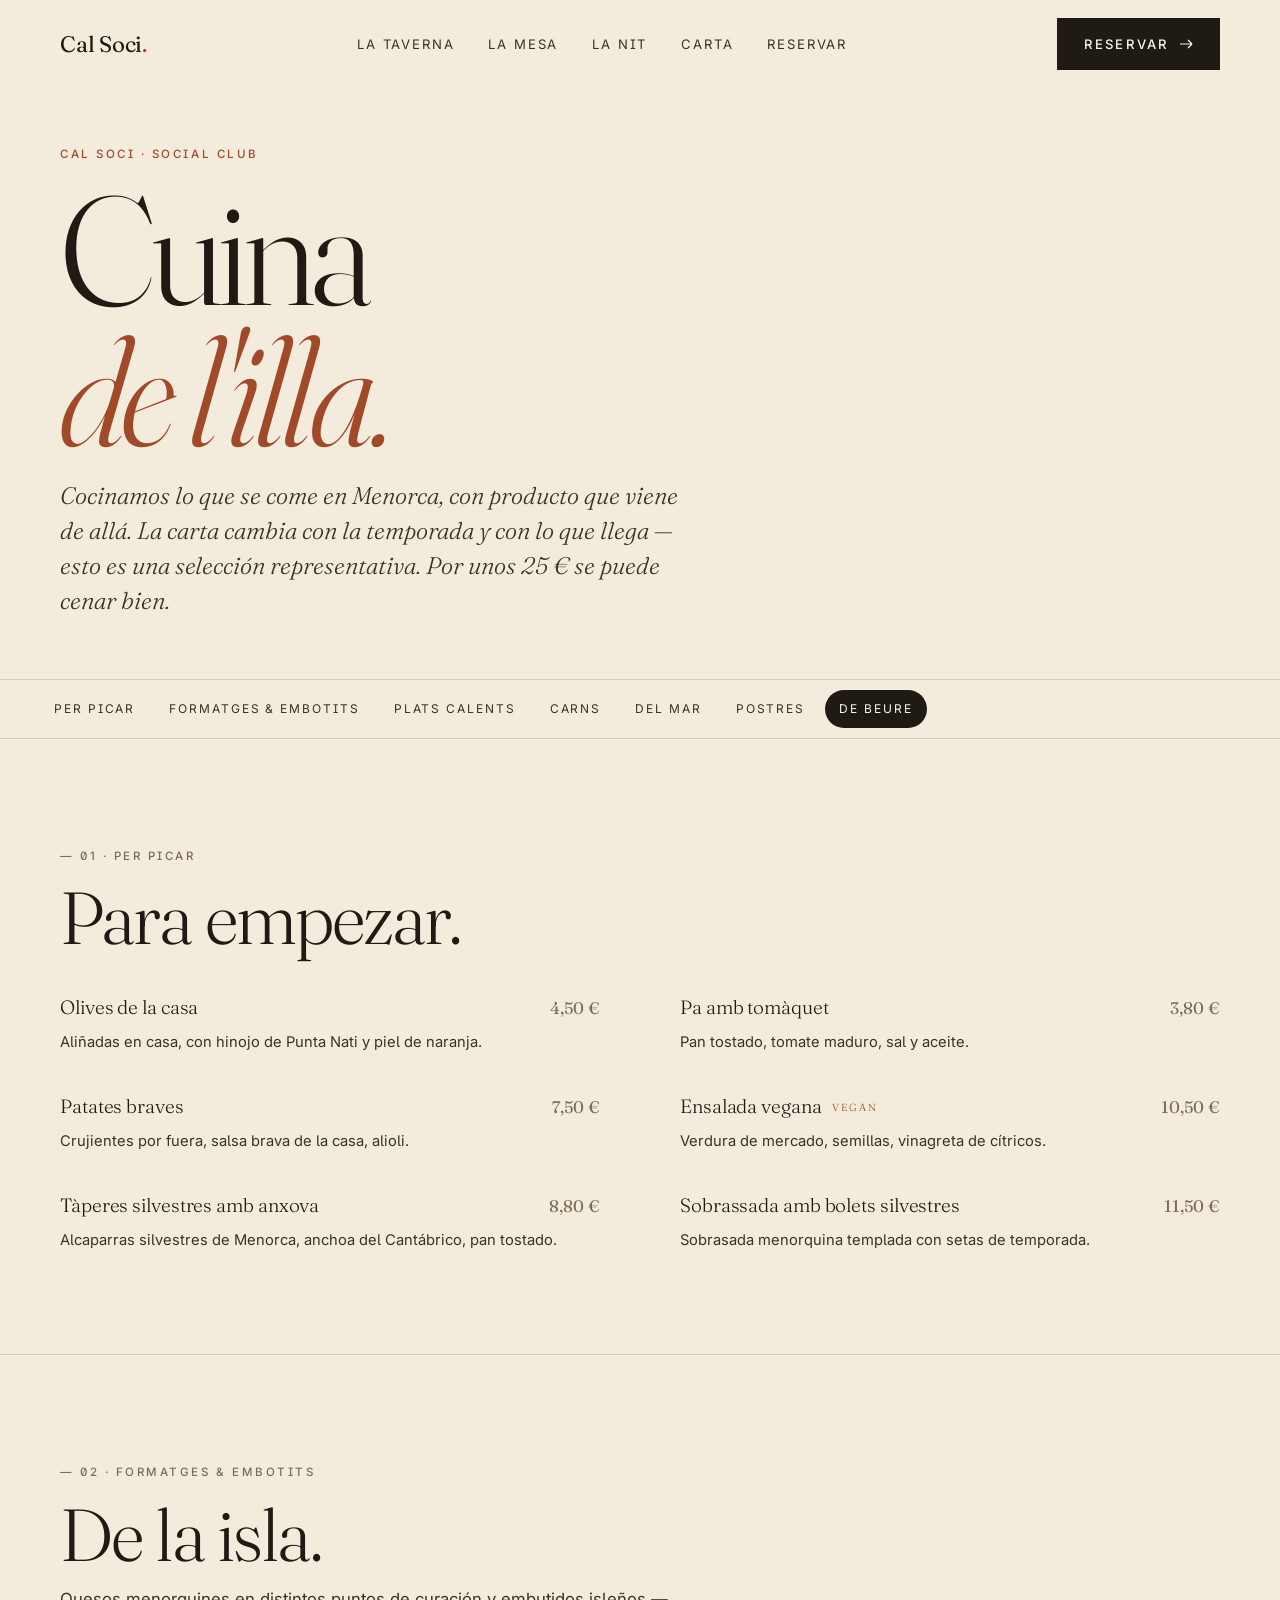
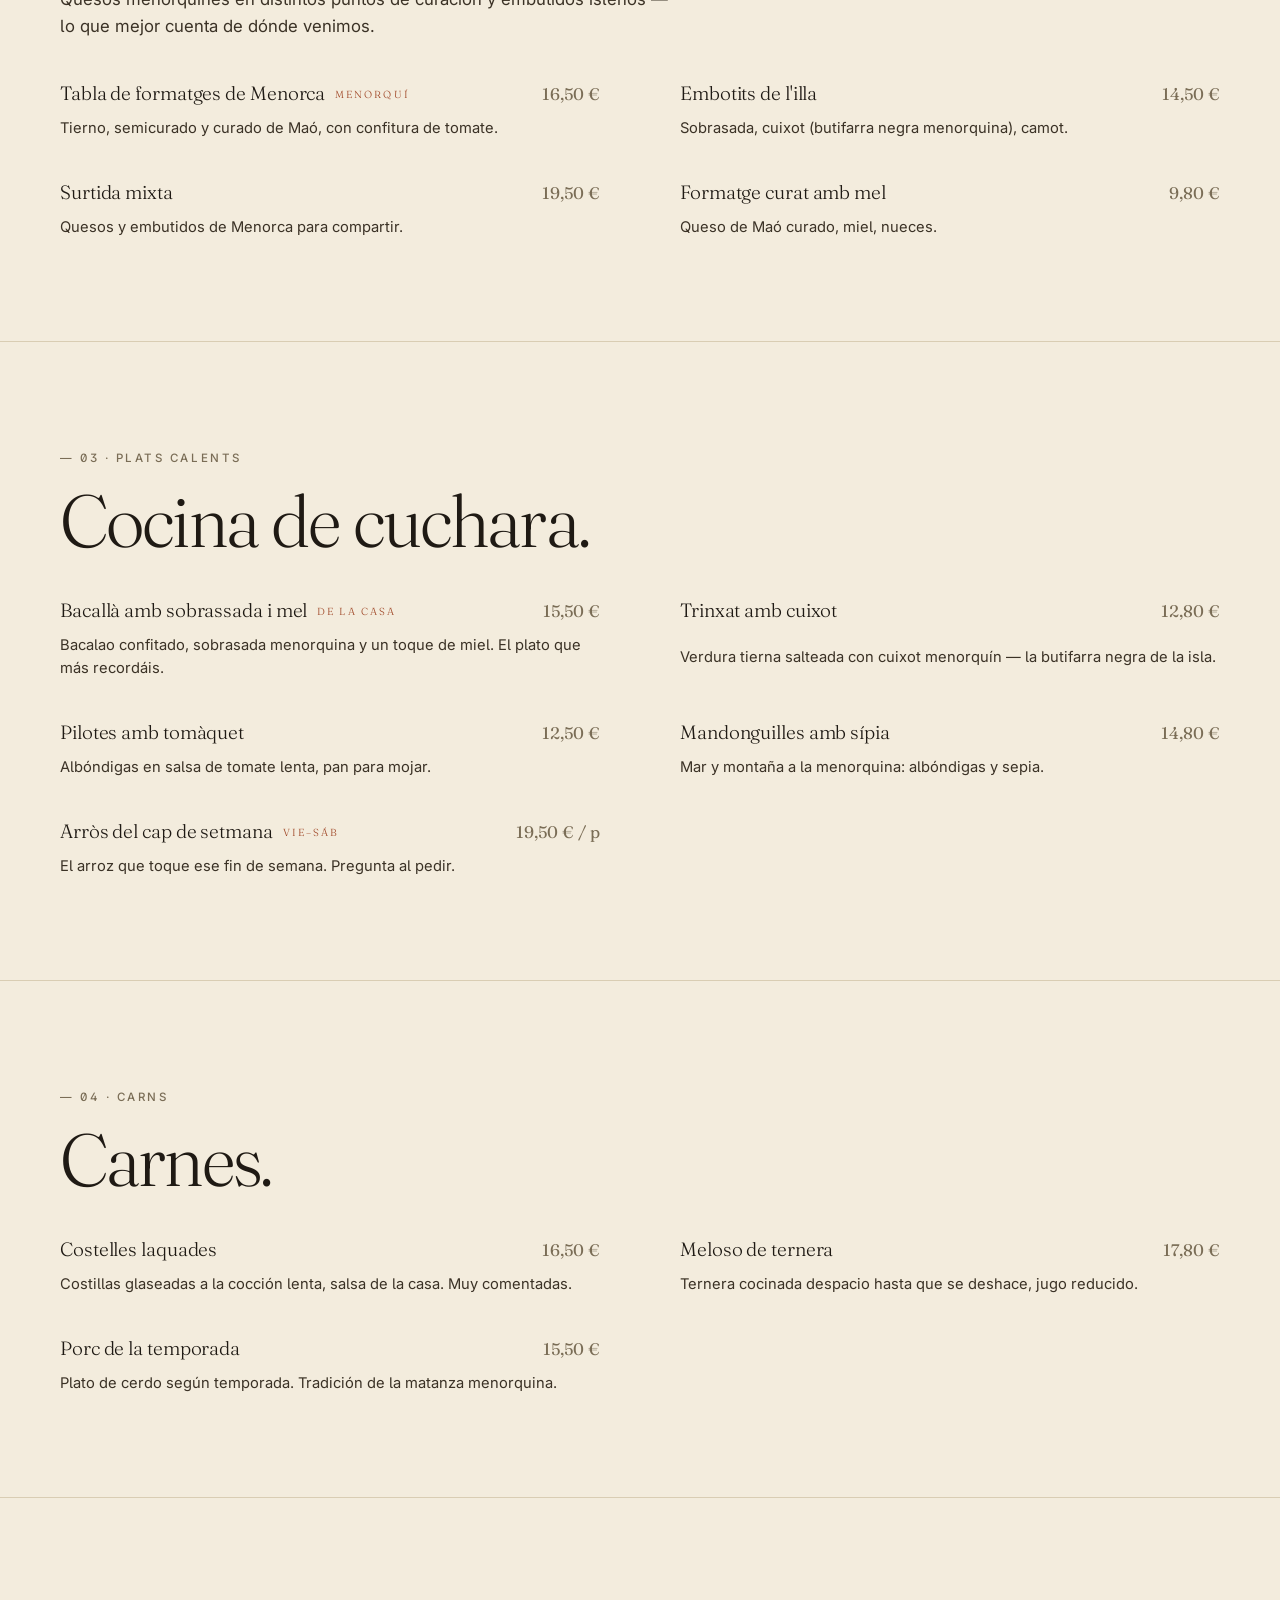
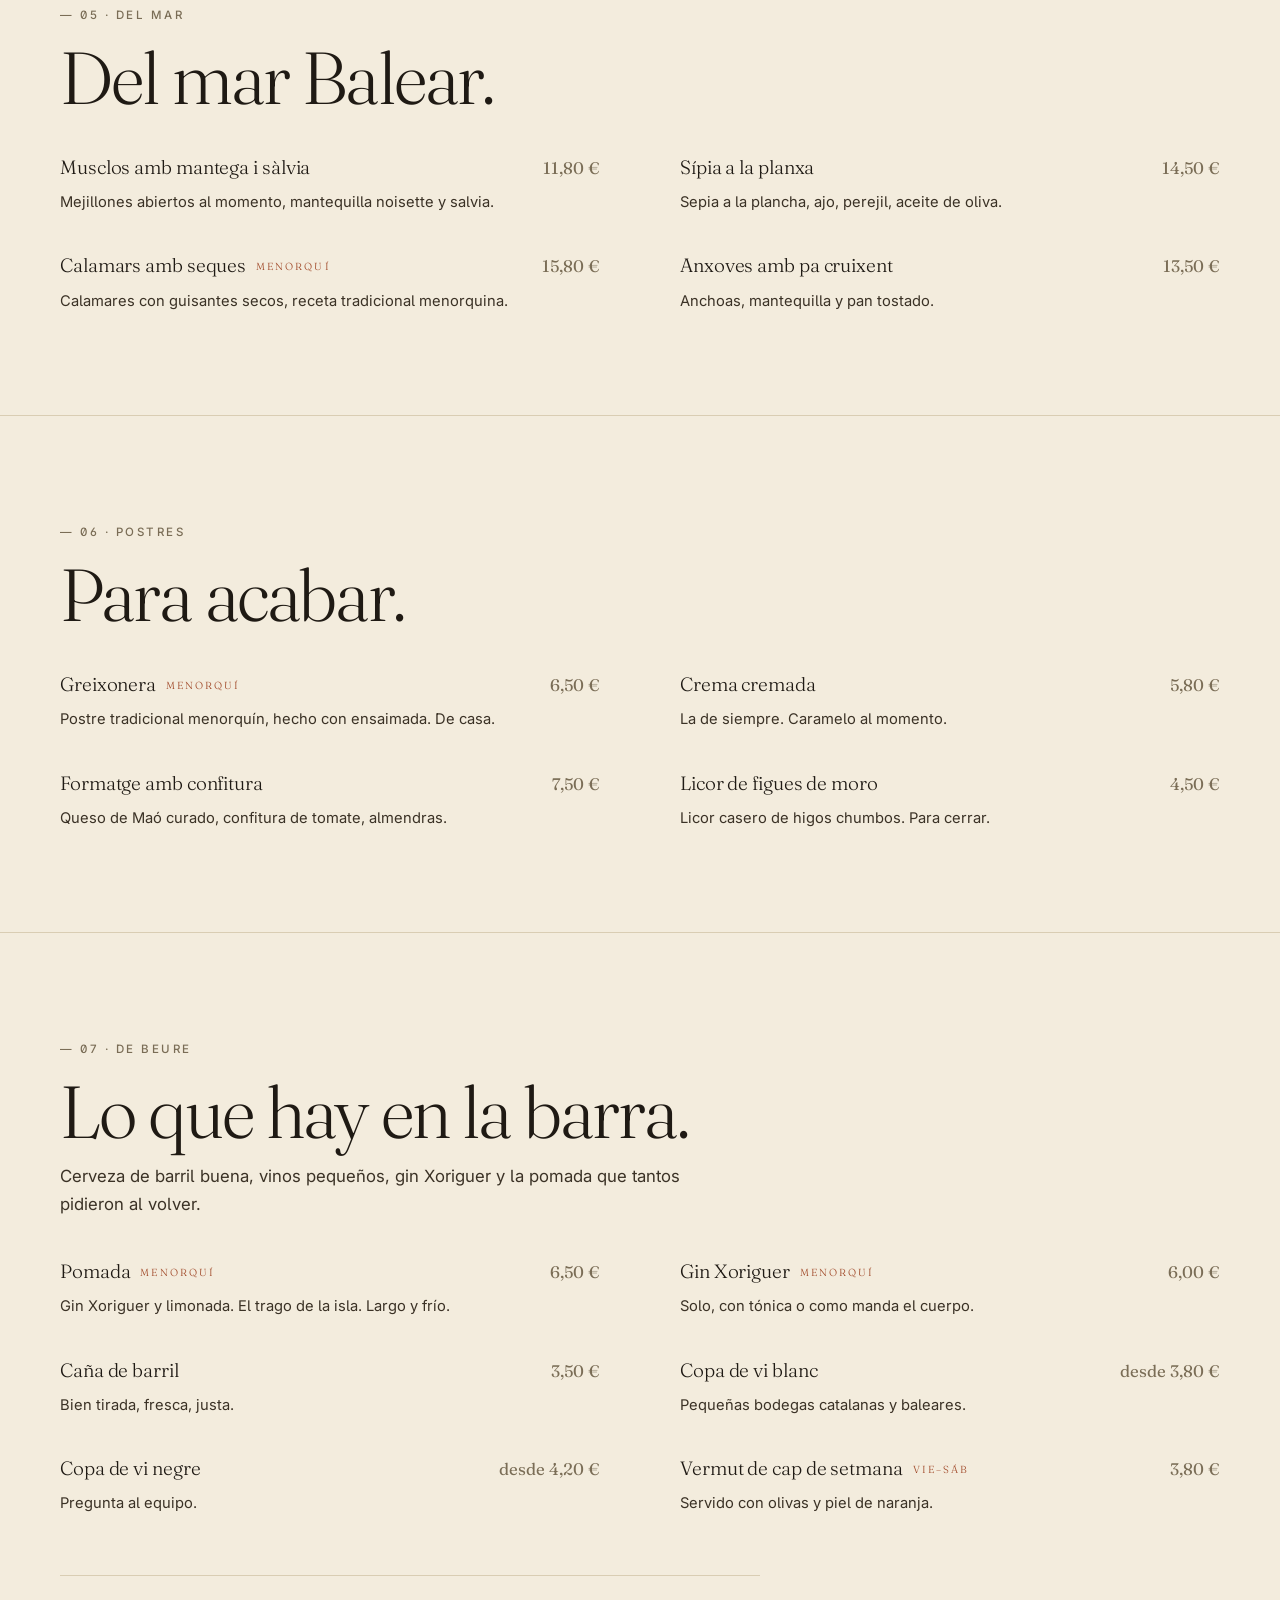
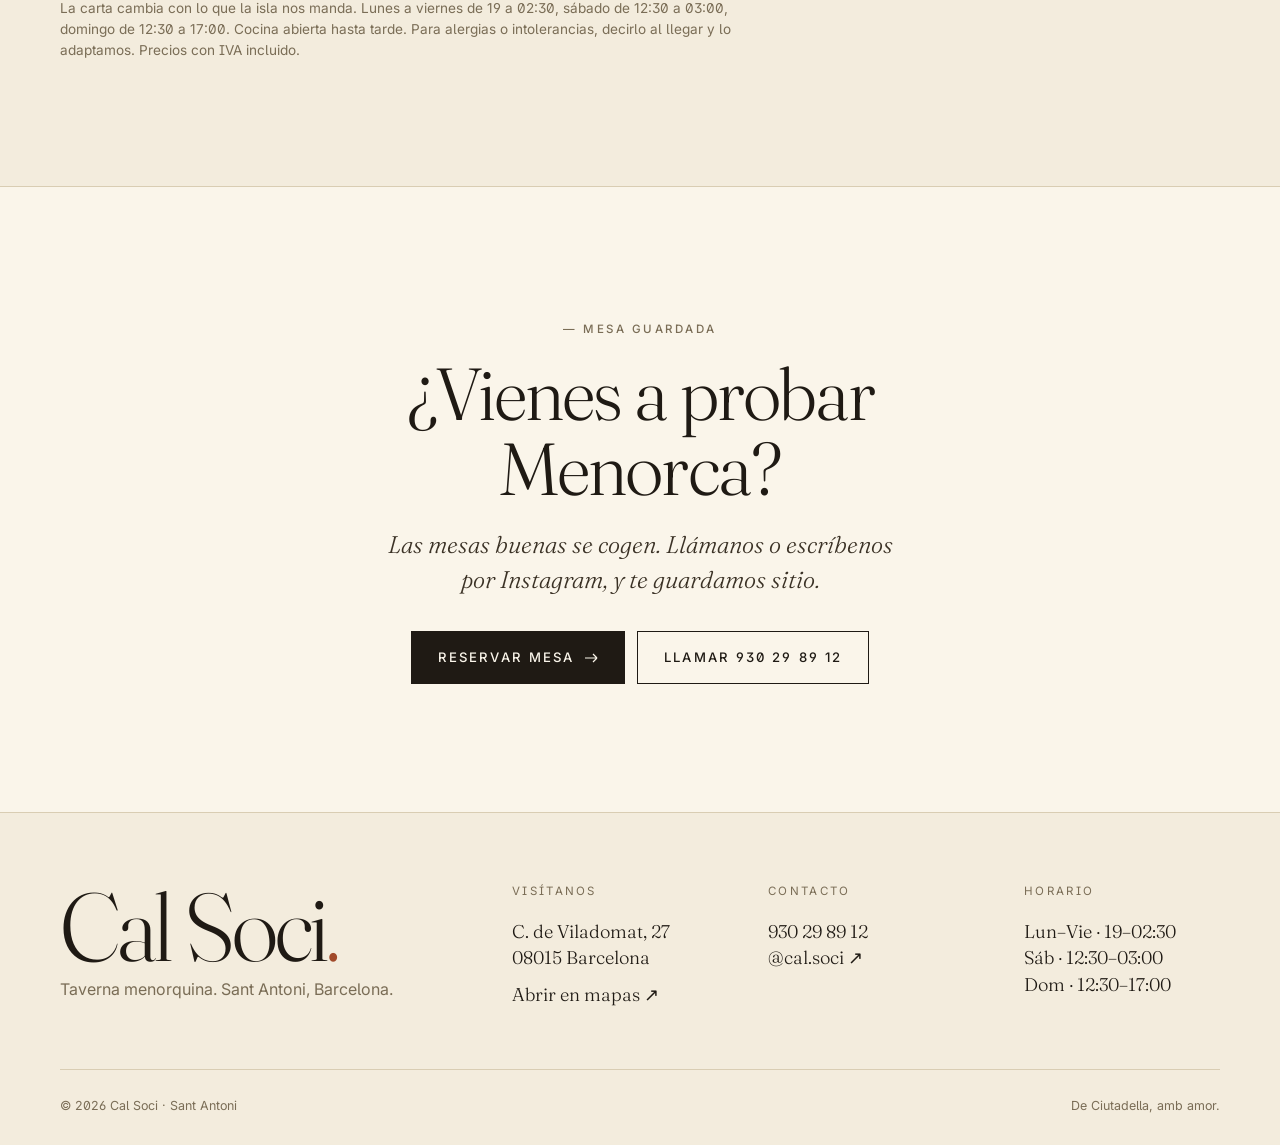
==== commit 7d683921: "Embed real @cal.soci Instagram feed; fix hours and brand - Gallery section replaced with six real @c" ====
--- a/menu.html
+++ b/menu.html
@@ -63,8 +63,8 @@
     <section class="menu-hero">
       <div class="wrap">
         <div class="reveal">
-          <span class="kicker">— La carta</span>
-          <h1 class="display" style="margin-top:20px;">Cuina<br/><em style="font-style:italic; color:var(--terracotta);">de l'illa.</em></h1>
+          <span class="kicker" style="color:var(--terracotta);">Cal Soci · Social Club</span>
+          <h1 class="display" style="margin-top:14px;">Cuina<br/><em style="font-style:italic; color:var(--terracotta);">de l'illa.</em></h1>
         </div>
         <p class="lede reveal delay-1">
           Cocinamos lo que se come en Menorca, con producto que viene de allá. La carta cambia con la temporada y con lo que llega — esto es una selección representativa. Por unos 25 € se puede cenar bien.
@@ -286,6 +286,12 @@
           </article>
 
           <article class="menu-item reveal">
+            <h3 class="menu-item__name">Calamars amb seques<span class="menu-item__tag">menorquí</span></h3>
+            <span class="menu-item__price">15,80 €</span>
+            <p class="menu-item__desc">Calamares con guisantes secos, receta tradicional menorquina.</p>
+          </article>
+
+          <article class="menu-item reveal">
             <h3 class="menu-item__name">Anxoves amb pa cruixent</h3>
             <span class="menu-item__price">13,50 €</span>
             <p class="menu-item__desc">Anchoas, mantequilla y pan tostado.</p>
@@ -384,7 +390,7 @@
         </div>
 
         <p class="menu-note">
-          La carta cambia con lo que la isla nos manda. Cocina abierta hasta tarde — martes a jueves de 19 a 02:30, viernes y sábado hasta las 3. Domingo y lunes, cerrado. Para alergias o intolerancias, decirlo al llegar y lo adaptamos. Precios con IVA incluido.
+          La carta cambia con lo que la isla nos manda. Lunes a viernes de 19 a 02:30, sábado de 12:30 a 03:00, domingo de 12:30 a 17:00. Cocina abierta hasta tarde. Para alergias o intolerancias, decirlo al llegar y lo adaptamos. Precios con IVA incluido.
         </p>
       </div>
     </section>
@@ -430,7 +436,7 @@
         </div>
         <div class="footer__col">
           <h4>Horario</h4>
-          <p>Mar–Jue · 19–02:30<br/>Vie–Sáb · 19–03:00<br/><span style="color:var(--muted);">Dom · Lun cerrado</span></p>
+          <p>Lun–Vie · 19–02:30<br/>Sáb · 12:30–03:00<br/>Dom · 12:30–17:00</p>
         </div>
       </div>
       <div class="footer__bottom">
--- a/assets/css/styles.css
+++ b/assets/css/styles.css
@@ -394,6 +394,55 @@
 .gallery__item:hover img { transform: scale(1.04); filter: saturate(1); }
 .gallery__item.tall { grid-row: span 2; aspect-ratio: auto; height: 100%; }
 
+/* ---------- Instagram feed ---------- */
+.ig-feed {
+  background: var(--cream);
+  border-top: 1px solid var(--line);
+  border-bottom: 1px solid var(--line);
+}
+.ig-feed__head {
+  display: grid; grid-template-columns: 1fr; gap: 24px;
+  margin-bottom: 50px;
+}
+.ig-grid {
+  display: grid;
+  grid-template-columns: 1fr;
+  gap: 18px;
+}
+.ig-card {
+  background: var(--paper-soft);
+  min-height: 360px;
+  display: flex; align-items: stretch; justify-content: center;
+  position: relative;
+}
+.ig-card::before {
+  content: "Cargando @cal.soci…";
+  position: absolute; inset: 0;
+  display: grid; place-items: center;
+  font-family: var(--font-serif);
+  font-size: 0.95rem;
+  color: var(--muted);
+  letter-spacing: 0.08em;
+  z-index: 0;
+}
+.ig-card .instagram-media {
+  position: relative; z-index: 1;
+  width: 100% !important;
+  min-width: 0 !important;
+  max-width: 100% !important;
+  margin: 0 !important;
+  border-radius: 0 !important;
+  box-shadow: 0 1px 1px rgba(31,26,20,.06), 0 8px 30px rgba(31,26,20,.08) !important;
+}
+
+@media (min-width: 680px) {
+  .ig-feed__head { grid-template-columns: 1fr 1fr; align-items: end; gap: 40px; }
+  .ig-grid { grid-template-columns: repeat(2, 1fr); gap: 22px; }
+}
+@media (min-width: 980px) {
+  .ig-grid { grid-template-columns: repeat(3, 1fr); gap: 24px; }
+}
+
 /* ---------- Reservation / Contact ---------- */
 .reserve__grid {
   display: grid; grid-template-columns: 1fr; gap: 40px;
